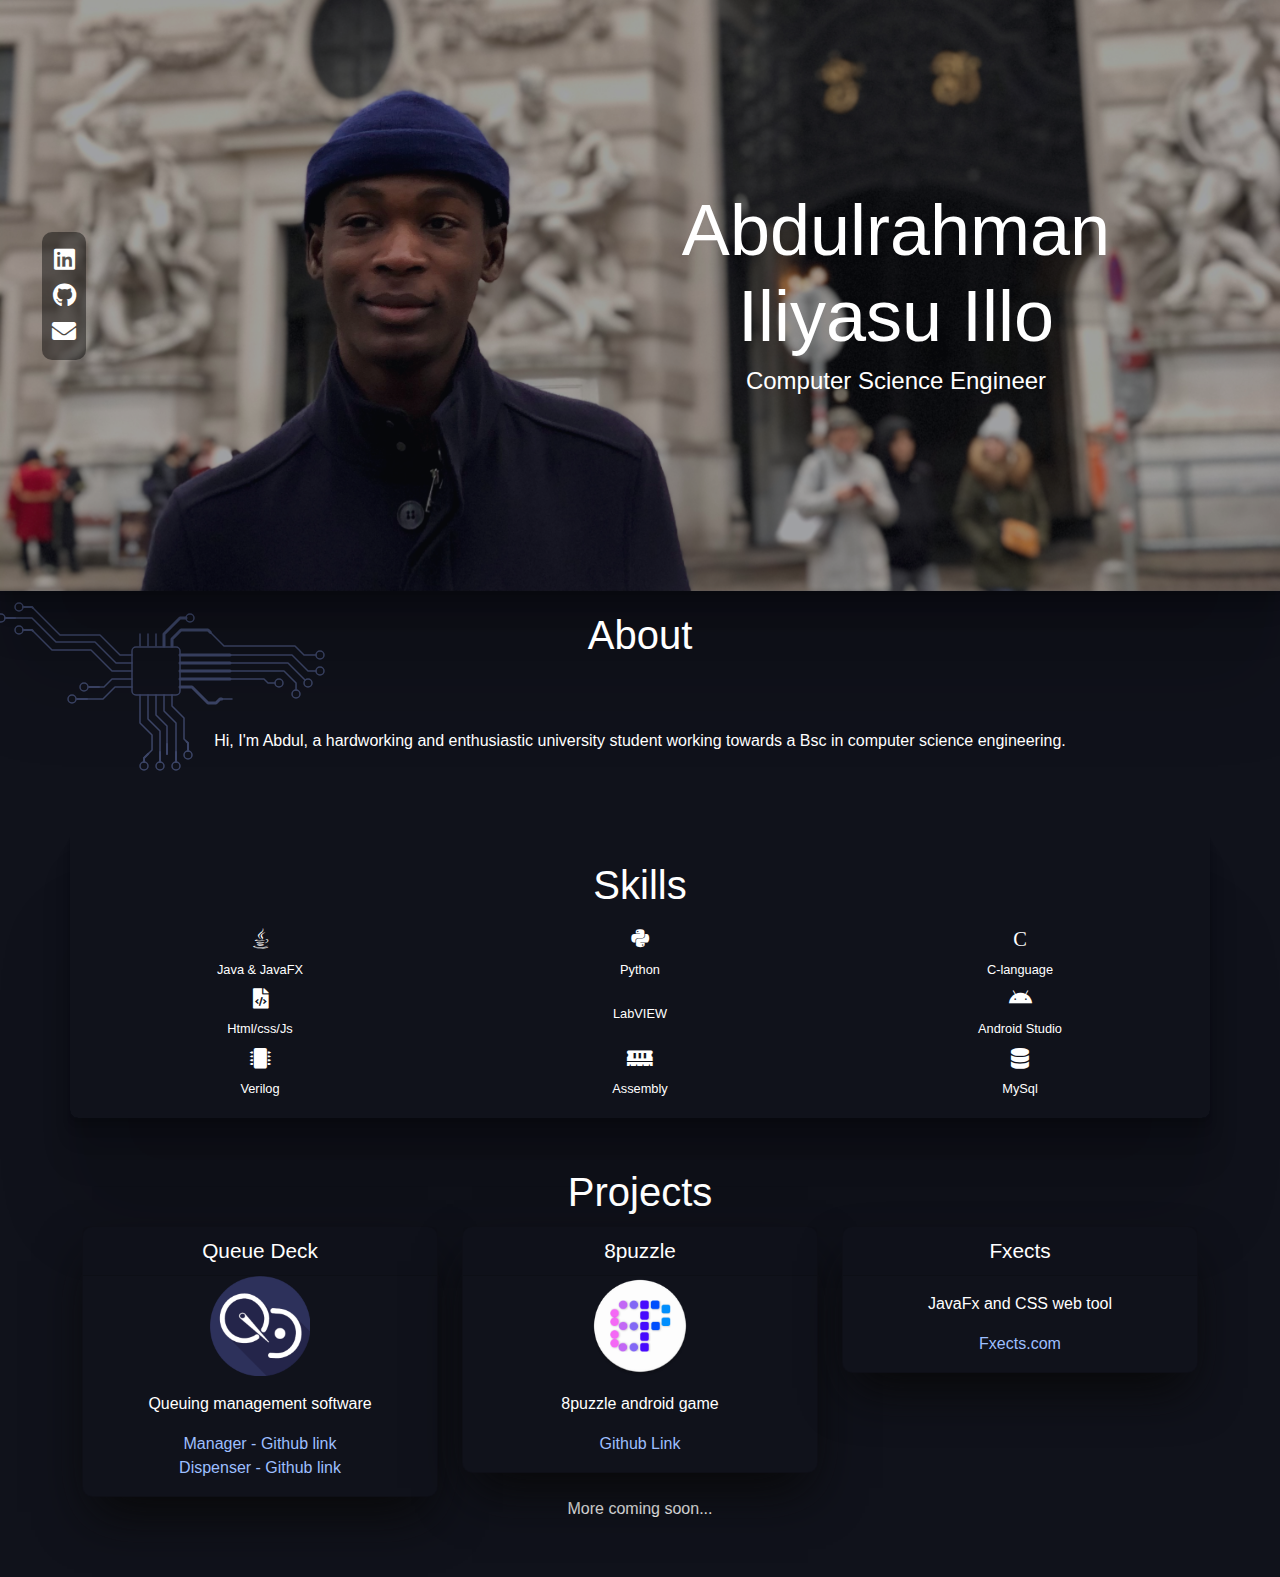
==== index.html @ 3aaa4633 "hello world" ====
<!DOCTYPE html>
<html lang="en">
<head>
    <meta charset="UTF-8">
    <title>Abdulrahman Iliyasu</title>
    <meta name="viewport" content="width=device-width, initial-scale=1, shrink-to-fit=no">

    <link rel="stylesheet" href="./css/style.css">
    <link rel="stylesheet" href="https://cdnjs.cloudflare.com/ajax/libs/font-awesome/5.14.0/css/all.min.css">
    <link rel="stylesheet" href="./css/bootstrap.min.css">
</head>

<body class="body">
<div class="title">
    <img id="profile-pic" class="img-fluid" src="./img/pic-try.jpg" height="880" width="3024">
    <div class="det">
        <h1 class="name display-2">Abdulrahman Iliyasu Illo</h1>
        <h4 class="major">Computer Science Engineer</h4>
    </div>
    <div class="social">
        <a href="https://linkedin.com/in/abdulrahman-illo-2100971ba" target="_blank"><div><i class="fab fa-linkedin"></i></div></a>
        <a href="https://www.github.com/retrx0" target="_blank"><div><i class="fab fa-github"></i></div></a>
        <a href="mailto:abdulrahmaniliyasu86@gmail.com" target="_top"><div><i class="fas fa-envelope"></i></div></a>
    </div>
</div>
<div class="cen">
    <h1 class="h1">About</h1>
    <svg class="circuit" width="400" height="300" viewBox="400 350 400 300" version="1.1" xmlns="http://www.w3.org/2000/svg">
        <g id="paths" class="path" stroke="#3D4668" stroke-width="2" fill="none" fill-rule="evenodd" stroke-linecap="round" stroke-linejoin="round" fill="none" stroke-opacity="1" stroke-dasharray="30,150" stroke-dashoffset="2000">
            <g id="left" transform="translate(461.000000, 416.000000)">
                <polyline points="18 0 27 0 55 28 95 28 115 48 127 48"></polyline>
                <polyline points="18 23 27 23 47 43 86 43 107 64 127 64"></polyline>
                <polyline points="-8.03677904e-06 10.9791757 26.9791757 10.9791757 51 35 90 35 111 56 127 56"></polyline>
                <polyline points="72 92 98 92 110 80 127 80"></polyline>
                <polyline points="84 80 99 80 107 72 127 72"></polyline>
            </g>
            <g id="bottom" transform="translate(596.000000, 504.000000)">
                <polyline points="4.02077033 67.0000542 4.02077033 63.0208243 12.0415946 55 12.0415946 40.0415946 0 28 0 -5.68434189e-14"></polyline>
                <polyline points="20 67 20 36 8 24 8 0"></polyline>
                <polyline points="27 59 27 31 16 20 16 0"></polyline>
                <polyline points="36 67 36 28 24 16 24 0"></polyline>
                <polyline points="48 56 48 48 44 44 44 23 32 11 32 0"></polyline>
            </g>
        </g>
        <g id="paths-2" class="path-2" stroke="#3D4668" stroke-width="3" fill="none" fill-rule="evenodd" stroke-linecap="round" stroke-linejoin="round" fill="none" stroke-opacity="1" stroke-dasharray="50,150" stroke-dashoffset="2000"
        <g id="right" transform="translate(620.000000, 427.000000)">
            <polyline points="16 69 28 69 44 85 52 85 56 81 68 81"></polyline>
            <polyline points="16 61 100 61 104 65 111 65"></polyline>
            <polyline points="16 53 120 53 132.041595 65.0415946 132.041595 72.0001243"></polyline>
            <polyline points="16 45 124.00463 45 141.002315 61.9976854"></polyline>
            <polyline points="16 37 128 37 144 53 152 53"></polyline>
            <polyline points="8 28 8 21 17 12 44 12 60 28 131 28 140 37 152 37"></polyline>
            <polyline points="0 28 0 16 16 0 22 0"></polyline>
        </g>
        </g>
        <g id="paths-bg" stroke="#3D4668" stroke-width="1.5" fill="none" fill-rule="evenodd" stroke-linecap="round" stroke-linejoin="round">
            <g id="left" transform="translate(461.000000, 416.000000)">
                <polyline points="18 0 27 0 55 28 95 28 115 48 127 48"></polyline>
                <polyline points="18 23 27 23 47 43 86 43 107 64 127 64"></polyline>
                <polyline points="-8.03677904e-06 10.9791757 26.9791757 10.9791757 51 35 90 35 111 56 127 56"></polyline>
                <polyline points="72 92 98 92 110 80 127 80"></polyline>
                <polyline points="84 80 99 80 107 72 127 72"></polyline>
            </g>
            <g id="bottom" transform="translate(596.000000, 504.000000)">
                <polyline points="4.02077033 67.0000542 4.02077033 63.0208243 12.0415946 55 12.0415946 40.0415946 0 28 0 -5.68434189e-14"></polyline>
                <polyline points="20 67 20 36 8 24 8 0"></polyline>
                <polyline points="27 59 27 31 16 20 16 0"></polyline>
                <polyline points="36 67 36 28 24 16 24 0"></polyline>
                <polyline points="48 56 48 48 44 44 44 23 32 11 32 0"></polyline>
            </g>
            <g id="right" transform="translate(620.000000, 427.000000)">
                <polyline points="16 69 28 69 44 85 52 85 56 81 68 81"></polyline>
                <polyline points="16 61 100 61 104 65 111 65"></polyline>
                <polyline points="16 53 120 53 132.041595 65.0415946 132.041595 72.0001243"></polyline>
                <polyline points="16 45 124.00463 45 141.002315 61.9976854"></polyline>
                <polyline points="16 37 128 37 144 53 152 53"></polyline>
                <polyline points="8 28 8 21 17 12 44 12 60 28 131 28 140 37 152 37"></polyline>
                <polyline points="0 28 0 16 16 0 22 0"></polyline>
            </g>
            <g id="elements" transform="translate(453.000000, 412.000000)" stroke="#3D4668">
                <rect x="135" y="44" width="48" height="48" rx="4"></rect>
                <circle cx="87" cy="84" r="4"></circle>
                <circle cx="75" cy="96" r="4"></circle>
                <circle cx="22" cy="4" r="4"></circle>
                <circle cx="22" cy="27" r="4"></circle>
                <circle cx="4" cy="15" r="4"></circle>
                <circle cx="193" cy="15" r="4"></circle>
                <circle cx="323" cy="52" r="4"></circle>
                <circle cx="323" cy="68" r="4"></circle>
                <circle cx="311" cy="80" r="4"></circle>
                <circle cx="282" cy="80" r="4"></circle>
                <circle cx="179" cy="163" r="4"></circle>
                <circle cx="191" cy="152" r="4"></circle>
                <circle cx="163" cy="163" r="4"></circle>
                <circle cx="147" cy="163" r="4"></circle>
                <circle cx="299" cy="91" r="4"></circle>
                <path d="M143,43 L143,31"></path>
                <path d="M159,43 L159,31"></path>
                <path d="M151,43 L151,31"></path>
            </g>
        </g>
    </svg>
    <div class="about">
        <p>Hi, I'm Abdul, a hardworking and enthusiastic university student working towards a Bsc in computer science engineering.
        </p>
    </div>
</div>
<!--<svg height="5" width="800">-->
<!--    <line id="paths" x1="0" y1="0" x2="800" y2="0" style="stroke:#3D4668;stroke-width:4" />-->
<!--    Sorry, your browser does not support inline SVG.-->
<!--</svg>-->
<div class="skills container">
    <div><h1 class="h1">Skills</h1></div>
    <div class="row">
        <div class="col-sm-4 col-4"><i class="fab fa-java"></i><div>Java & JavaFX</div></div>
        <div class="col-sm-4 col-4"><i class="fab fa-python"></i><div>Python</div></div>
        <div class="col-sm-4 col-4"><i class="fab fa-c">C</i><div>C-language</div></div>
        <div class="col-sm-4 col-4"><i class="fas fa-file-code"></i><div>Html/css/Js</div></div>
        <div class="col-sm-4 col-4"><i class="fab fa-labview"></i><div>LabVIEW</div></div>
        <div class="col-sm-4 col-4"><i class="fab fa-android"></i><div>Android Studio</div></div>
        <div class="col-sm-4 col-4"><i class="fas fa-microchip"></i><div>Verilog</div></div>
        <div class="col-sm-4 col-4"><i class="fas fa-memory"></i><div>Assembly</div></div>
        <div class="col-sm-4 col-4"><i class="fas fa-database"></i><div>MySql</div></div>
    </div>
</div>
<div class="projects container">
    <div><h1 class="h1">Projects</h1></div>
    <div class="row">
        <div class="col-sm">
            <div class="card">
                <div class="card-header">Queue Deck</div>
                <div class="card-img"><img src="./img/qd-logo.png" height="100" width="100"></div>
                <div class="card-body">
                    <p>Queuing management software</p>
                    <div><a href="https://www.github.com/retrx0/QueueDeckManager/tree/dev" target="_blank">Manager - Github link</a></div>
                    <div><a href="https://www.github.com/retrx0/QueueDeckDespenser/tree/dev" target="_blank">Dispenser - Github link</a></div>
                </div>
            </div>
        </div>
        <div class="col-sm">
            <div class="card">
                <div class="card-header">8puzzle</div>
                <div class="card-img"><img src="./img/8p-logo.png" height="100" width="100"></div>
                <div class="card-body">
                    <p>8puzzle android game</p>
                    <div><a href="https://www.github.com/retrx0/8puzzle" target="_blank">Github Link</a></div>
                </div>
            </div>
        </div>
        <div class="col-sm">
            <div class="card">
                <div class="card-header">Fxects</div>
                <div class="card-img"></div>
                <div class="card-body">
                    <p>JavaFx and CSS web tool</p>
                    <div><a href="https://fxects.000webhostapp.com" target="_blank">Fxects.com</a></div>
                </div>
            </div>
        </div>
    </div>
    <p style="text-align: center">More coming soon...</p>
</div>

<script src="https://code.jquery.com/jquery-3.5.1.slim.min.js" integrity="sha384-DfXdz2htPH0lsSSs5nCTpuj/zy4C+OGpamoFVy38MVBnE+IbbVYUew+OrCXaRkfj" crossorigin="anonymous"></script>
<script src="./js/bootstrap.bundle.js"></script>
</body>
<footer>

</footer>

</html>
---- css/style.css ----
/* Extra small devices (portrait phones, less than 576px) */
@media (max-width: 575.98px) {
    #profile-pic{

    }
    .cen svg{
        transform: scale(0.5)
        translateX(-50);
    }
    .cen .about{
        text-align: center;
        min-height: 50px;
        margin: 0;
        /*position: absolute;*/
        /*left: 0;*/
        /*transform: translate(0px,0px);*/
        padding: 20px;
        border-radius: 8px;
    }
    .cen h1{
        font-size: 1.8em;
    }
    .title{

    }
    .title h1{
        font-size: 1.3em;
    }
    .title .major{
        font-size: 1em;
    }
    .title .social{
        position: absolute;
        top: 50%;
        left: 80%;
        transform: translate(-50%, -50%);
        font-size: 1em;
        border-radius: 10px;
        background: rgba(0, 0, 0, 0.43);
        padding: 10px;
    }
    .skills h1{
        font-size: 1.8em;
    }
    .projects h1{
        font-size: 1.8em;
    }
    .projects .card{
        margin: 10px;
    }
}
/* Small devices (landscape phones, less than 768px) */
@media (max-width: 767.98px) {
    .cen svg{
        transform: scale(0.75);
    }
    .title h1{
        font-size: 1.8em;
    }
    .title .major{
        font-size: 1em;
    }
    .title .social{
        position: absolute;
        top: 50%;
        left: 10%;
        transform: translate(-50%, -50%);
        font-size: 1.2em;
        border-radius: 10px;
        background: rgba(0, 0, 0, 0.43);
        padding: 10px;
    }
}
/* // Medium devices (tablets, less than 992px) */
@media (max-width: 991.98px) {
}
/* // Large devices (desktops, less than 1200px) */
@media (max-width: 1199.98px) {

}

.body{
    background: #10121B;
    color: white;
    font-family: -apple-system, BlinkMacSystemFont, 'Segoe UI', Roboto, Oxygen, Ubuntu, Cantarell, 'Open Sans', 'Helvetica Neue', sans-serif;
}
.title{
    position: relative;
    text-align: center;
    color: white;
    margin: 0;
    padding: 0;
    box-shadow:
            0 2.8px 2.2px rgba(0, 0, 0, 0.034),
            0 6.7px 5.3px rgba(0, 0, 0, 0.048),
            0 12.5px 10px rgba(0, 0, 0, 0.06),
            0 22.3px 17.9px rgba(0, 0, 0, 0.072),
            0 41.8px 33.4px rgba(0, 0, 0, 0.086),
            0 100px 80px rgba(0, 0, 0, 0.12);
}
#profile-pic{
    margin: 0;
    opacity: 0.6;
    padding: 0;
}
.det{
    position: absolute;
    top: 50%;
    left: 70%;
    transform: translate(-50%, -50%);
}
.social{
    position: absolute;
    top: 50%;
    left: 5%;
    transform: translate(-50%, -50%);
    font-size: 1.5em;
    border-radius: 10px;
    background: rgba(0, 0, 0, 0.43);
    padding: 10px;
}
.social a{
    color: white;
}
.social a:hover, .social a:hover i:hover{
    color: #C2C7DB;
    transform: scale(1.05);
    transition-timing-function: ease-in;
    transition-delay: 0s;
    transition-duration: 0.1s;
}
.cen{
    position: relative;
    height: 200px;
    margin: 20px;
}
.cen .about{
    text-align: center;
    min-height: 50px;
    margin: 50px;
    /*position: absolute;*/
    /*top: 50%;*/
    /*left: 50%;*/
    /*transform: translate(-50%, -50%);*/
    padding: 20px;
    border-radius: 8px;
}
.cen h1{
    text-align: center;
}
.skills{
    min-height: 50px;
    text-align: center;
    font-size: 0.8em;
    margin: 20px;
    padding: 20px;
    border-radius: 8px;
    box-shadow:
            0 2.8px 2.2px rgba(0, 0, 0, 0.034),
            0 6.7px 5.3px rgba(0, 0, 0, 0.048),
            0 12.5px 10px rgba(0, 0, 0, 0.06),
            0 22.3px 17.9px rgba(0, 0, 0, 0.072),
            0 41.8px 33.4px rgba(0, 0, 0, 0.086),
            0 100px 80px rgba(0, 0, 0, 0.12);
}
.skills i{
    font-size: 1.6em;
    padding: 5px;
    margin: 5px;
}
.skills h1{
    text-align: center;
    padding: 5px;
    margin: 5px;
}
.projects{
    min-height: 50px;
    margin: 20px;
    padding: 20px;
    border-radius: 8px;
}
.projects h1{
    text-align: center;
    padding: 5px;
    margin: 5px;
}
.projects .card{
    background: #10121B;
    text-align: center;
    box-shadow: 0 25px  50px -10px #080808;
    border-radius: 10px;
}
.projects .card a{
    text-decoration: none;
    color: rgb(157, 191, 255);
}
.projects .card a:hover{
    color: #C2C7DB;
    transition-duration: 0.1s;
    transition-timing-function: ease-in;
    transform: scale(1.02);
}
.projects .card-header{
    font-size: 1.3em;
}
.cen svg {
    position: absolute;
    top: 40%;
    left: 10%;
    transform: translate(-50%, -50%);
    background-color: #10121B;
    z-index: -1;
}
.path {
    animation: draw 14s infinite;
    animation-timing-function: linear;
}
.path-2 {
    animation: draw 14s infinite;
    animation-delay: 1s;
    animation-timing-function: linear;
}
@keyframes draw {
    0% {
    }
    100% {
        stroke-dashoffset: 0;
        stroke-opacity: 1;
    }
}

/*.circuit {*/
/*    position: absolute;*/
/*    top: 140%;*/
/*    left: 50%;*/
/*    transform: translate(-50%, -50%);*/
/*    background-color: #10121B;*/
/*    z-index: 0;*/
/*}*/
/*.path {*/
/*    animation: draw 20s infinite;*/
/*    animation-timing-function: linear;*/
/*}*/
/*.path-01 {*/
/*    animation-delay: 0s;*/
/*}*/
/*.path-02 {*/
/*    animation-delay: 1s;*/
/*}*/
/*.path-03 {*/
/*    animation-delay: 2s;*/
/*}*/
/*.path-04 {*/
/*    animation-delay: 3s;*/
/*}*/
/*.path-05 {*/
/*    animation-delay: 4s;*/
/*}*/
/*@keyframes draw {*/
/*    0% {*/
/*    }*/
/*    100% {*/
/*        stroke-dashoffset: 0;*/
/*        stroke-opacity: 1;*/
/*    }*/
/*}*/
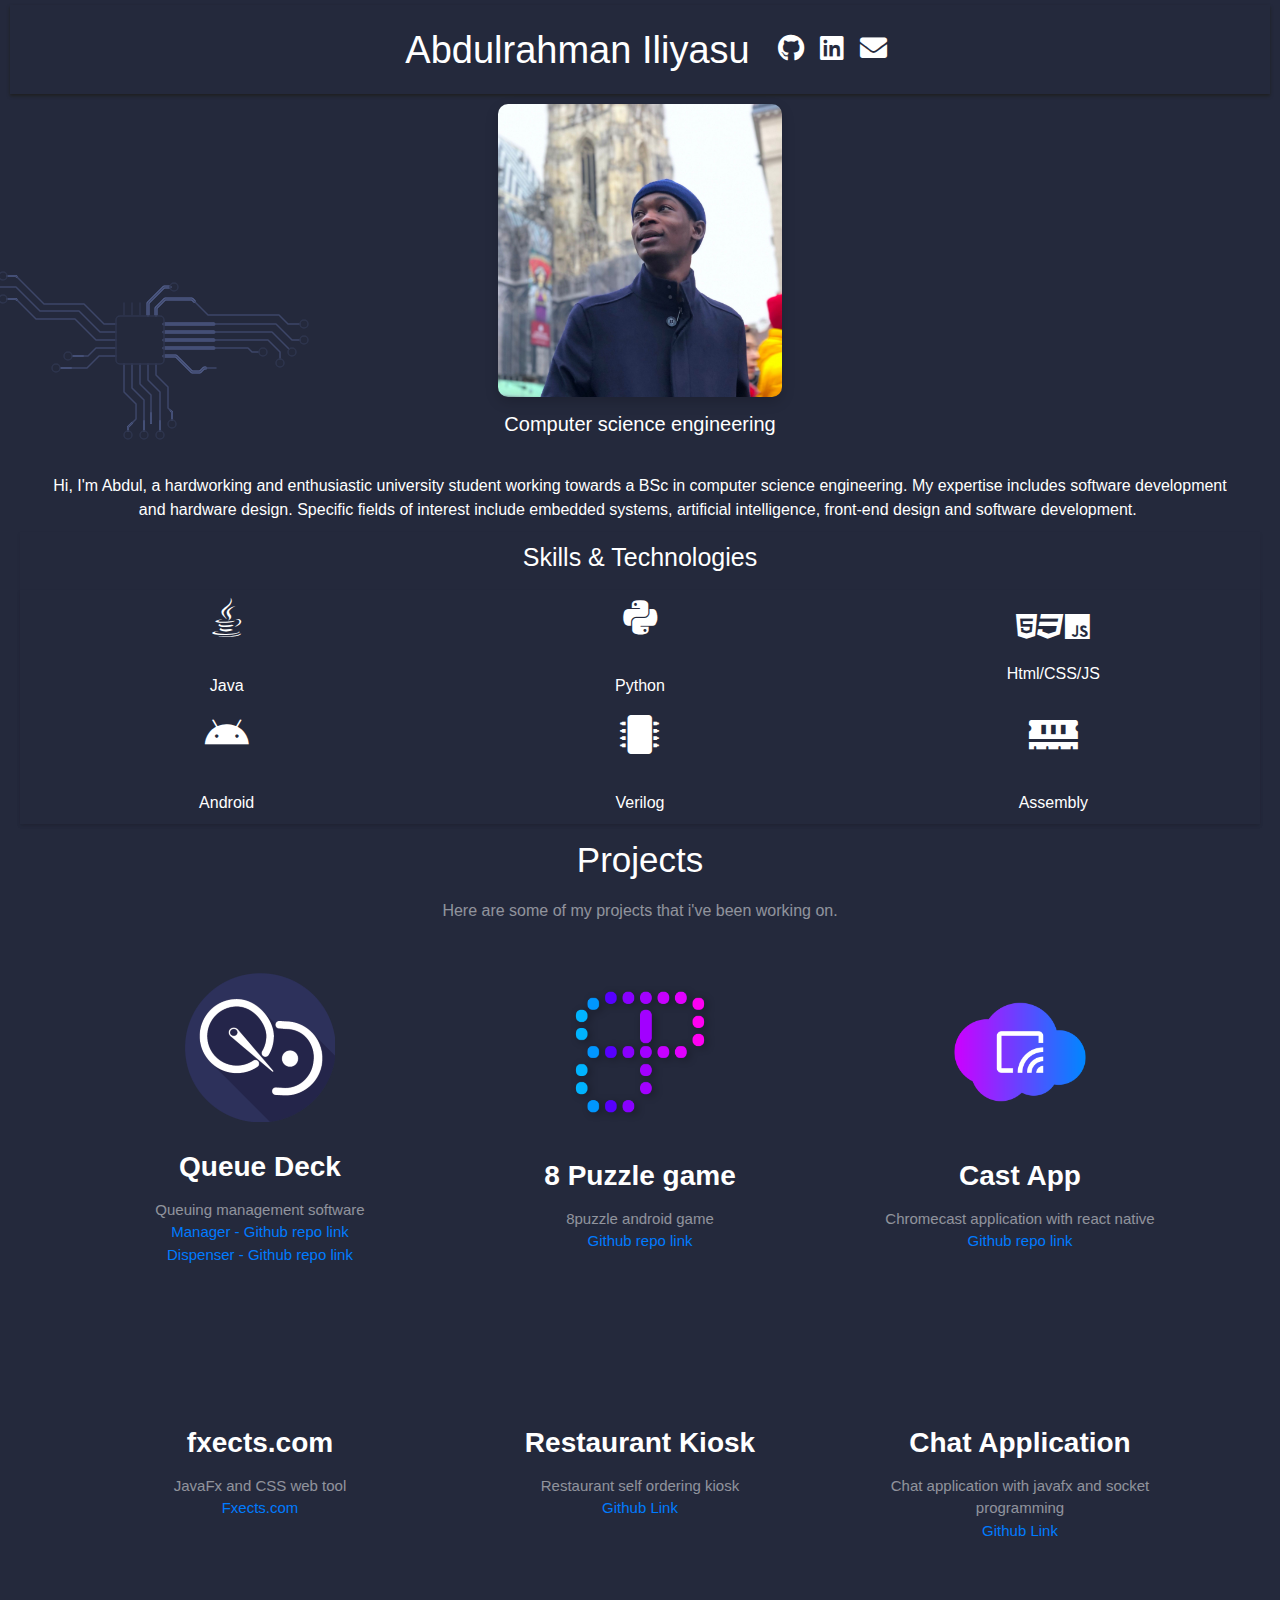
==== commit 09db9ccb: "Add files via upload" ====
--- a/index.html
+++ b/index.html
@@ -1,32 +1,38 @@
 <!DOCTYPE html>
-<html lang="en">
+<html>
+
 <head>
-    <meta charset="UTF-8">
-    <title>Abdulrahman Iliyasu</title>
-    <meta name="viewport" content="width=device-width, initial-scale=1, shrink-to-fit=no">
-
-    <link rel="stylesheet" href="./css/style.css">
-    <link rel="stylesheet" href="https://cdnjs.cloudflare.com/ajax/libs/font-awesome/5.14.0/css/all.min.css">
-    <link rel="stylesheet" href="./css/bootstrap.min.css">
+    <meta charset="utf-8">
+    <meta name="viewport" content="width=device-width, initial-scale=1.0, shrink-to-fit=no">
+    <title>Abdulrahman Iliyasu - Portfolio</title>
+    <meta property="og:type" content="">
+    <link rel="stylesheet" href="assets/bootstrap/css/bootstrap.min.css">
+    <link rel="stylesheet" href="assets/fonts/fontawesome-all.min.css">
+    <link rel="stylesheet" href="assets/css/Footer-Dark.css">
+    <link rel="stylesheet" href="https://cdnjs.cloudflare.com/ajax/libs/animate.css/3.5.2/animate.min.css">
+    <link rel="stylesheet" href="assets/css/Projects-Clean.css">
+    <link rel="stylesheet" href="assets/css/Projects-Horizontal.css">
+    <link rel="stylesheet" href="assets/css/style-extra.css">
+    <link rel="stylesheet" href="assets/css/styles.css">
 </head>
 
-<body class="body">
-<div class="title">
-    <img id="profile-pic" class="img-fluid" src="./img/pic-try.jpg" height="880" width="3024">
-    <div class="det">
-        <h1 class="name display-2">Abdulrahman Iliyasu Illo</h1>
-        <h4 class="major">Computer Science Engineer</h4>
+<body class="text-center" style="background: rgb(36,41,60);border-style: none;border-color: rgb(255,255,255);margin: 0px 5px 8px 5px;opacity: 1;">
+    <div style="box-shadow: 0px 2px 3px #1f2021;margin: 5px;">
+        <nav class="navbar navbar-dark navbar-expand text-center d-inline-block" style="color: rgb(255,255,255);font-size: 27px;text-align: center;">
+            <div class="container-fluid">
+                <h1 class="display-1 text-center" style="text-align: center;height: 73px;padding: 15px;font-size: 38px;border-color: rgb(255,255,255);color: rgb(255,255,255);margin: 0px 5px;width: 300;">Abdulrahman Iliyasu</h1><button data-toggle="collapse" class="navbar-toggler" data-target="#navcol-1"><span class="sr-only">Toggle navigation</span><span class="navbar-toggler-icon"></span></button>
+                <div class="collapse navbar-collapse" id="navcol-1" style="text-align: center;">
+                    <ul class="nav navbar-nav">
+                        <li class="nav-item"><a class="nav-link active" data-bs-hover-animate="tada" href="https://www.github.com/retrx0" target="_top"><i class="fab fa-github"></i></a></li>
+                        <li class="nav-item"><a class="nav-link active" data-bs-hover-animate="tada" href="https://www.linkedin.com/in/abdulrahman-illo-2100971ba/" target="_top"><i class="fab fa-linkedin"></i></a></li>
+                        <li class="nav-item"><a class="nav-link text-white" data-bs-hover-animate="tada" style="color: rgba(255,255,255,0.5);border-color: rgba(255,255,255,0.5);" href="mailto:abdulrahmaniliyasu86@gmail.com" target="_top"><i class="fas fa-envelope"></i></a></li>
+                    </ul>
+                </div>
+            </div>
+        </nav>
     </div>
-    <div class="social">
-        <a href="https://linkedin.com/in/abdulrahman-illo-2100971ba" target="_blank"><div><i class="fab fa-linkedin"></i></div></a>
-        <a href="https://www.github.com/retrx0" target="_blank"><div><i class="fab fa-github"></i></div></a>
-        <a href="mailto:abdulrahmaniliyasu86@gmail.com" target="_top"><div><i class="fas fa-envelope"></i></div></a>
-    </div>
-</div>
-<div class="cen">
-    <h1 class="h1">About</h1>
-    <svg class="circuit" width="400" height="300" viewBox="400 350 400 300" version="1.1" xmlns="http://www.w3.org/2000/svg">
-        <g id="paths" class="path" stroke="#3D4668" stroke-width="2" fill="none" fill-rule="evenodd" stroke-linecap="round" stroke-linejoin="round" fill="none" stroke-opacity="1" stroke-dasharray="30,150" stroke-dashoffset="2000">
+    <div></div> <svg class="circuit" width="400" height="300" viewBox="400 350 400 300" version="1.1" xmlns="http://www.w3.org/2000/svg">
+        <g id="paths" class="path" stroke="#5F6DA1" stroke-width="2" fill="none" fill-rule="evenodd" stroke-linecap="round" stroke-linejoin="round" fill="none" stroke-opacity="1" stroke-dasharray="30,150" stroke-dashoffset="2000">
             <g id="left" transform="translate(461.000000, 416.000000)">
                 <polyline points="18 0 27 0 55 28 95 28 115 48 127 48"></polyline>
                 <polyline points="18 23 27 23 47 43 86 43 107 64 127 64"></polyline>
@@ -42,7 +48,7 @@
                 <polyline points="48 56 48 48 44 44 44 23 32 11 32 0"></polyline>
             </g>
         </g>
-        <g id="paths-2" class="path-2" stroke="#3D4668" stroke-width="3" fill="none" fill-rule="evenodd" stroke-linecap="round" stroke-linejoin="round" fill="none" stroke-opacity="1" stroke-dasharray="50,150" stroke-dashoffset="2000"
+        <g id="paths-2" class="path-2" stroke="#5F6DA1" stroke-width="3" fill="none" fill-rule="evenodd" stroke-linecap="round" stroke-linejoin="round" fill="none" stroke-opacity="1" stroke-dasharray="50,150" stroke-dashoffset="2000"
         <g id="right" transform="translate(620.000000, 427.000000)">
             <polyline points="16 69 28 69 44 85 52 85 56 81 68 81"></polyline>
             <polyline points="16 61 100 61 104 65 111 65"></polyline>
@@ -77,7 +83,7 @@
                 <polyline points="8 28 8 21 17 12 44 12 60 28 131 28 140 37 152 37"></polyline>
                 <polyline points="0 28 0 16 16 0 22 0"></polyline>
             </g>
-            <g id="elements" transform="translate(453.000000, 412.000000)" stroke="#3D4668">
+            <g id="elements" transform="translate(453.000000, 412.000000)" stroke="#2E354E">
                 <rect x="135" y="44" width="48" height="48" rx="4"></rect>
                 <circle cx="87" cy="84" r="4"></circle>
                 <circle cx="75" cy="96" r="4"></circle>
@@ -99,73 +105,73 @@
                 <path d="M151,43 L151,31"></path>
             </g>
         </g>
-    </svg>
-    <div class="about">
-        <p>Hi, I'm Abdul, a hardworking and enthusiastic university student working towards a Bsc in computer science engineering.
-        </p>
-    </div>
-</div>
-<!--<svg height="5" width="800">-->
-<!--    <line id="paths" x1="0" y1="0" x2="800" y2="0" style="stroke:#3D4668;stroke-width:4" />-->
-<!--    Sorry, your browser does not support inline SVG.-->
-<!--</svg>-->
-<div class="skills container">
-    <div><h1 class="h1">Skills</h1></div>
-    <div class="row">
-        <div class="col-sm-4 col-4"><i class="fab fa-java"></i><div>Java & JavaFX</div></div>
-        <div class="col-sm-4 col-4"><i class="fab fa-python"></i><div>Python</div></div>
-        <div class="col-sm-4 col-4"><i class="fab fa-c">C</i><div>C-language</div></div>
-        <div class="col-sm-4 col-4"><i class="fas fa-file-code"></i><div>Html/css/Js</div></div>
-        <div class="col-sm-4 col-4"><i class="fab fa-labview"></i><div>LabVIEW</div></div>
-        <div class="col-sm-4 col-4"><i class="fab fa-android"></i><div>Android Studio</div></div>
-        <div class="col-sm-4 col-4"><i class="fas fa-microchip"></i><div>Verilog</div></div>
-        <div class="col-sm-4 col-4"><i class="fas fa-memory"></i><div>Assembly</div></div>
-        <div class="col-sm-4 col-4"><i class="fas fa-database"></i><div>MySql</div></div>
-    </div>
-</div>
-<div class="projects container">
-    <div><h1 class="h1">Projects</h1></div>
-    <div class="row">
-        <div class="col-sm">
-            <div class="card">
-                <div class="card-header">Queue Deck</div>
-                <div class="card-img"><img src="./img/qd-logo.png" height="100" width="100"></div>
-                <div class="card-body">
-                    <p>Queuing management software</p>
-                    <div><a href="https://www.github.com/retrx0/QueueDeckManager/tree/dev" target="_blank">Manager - Github link</a></div>
-                    <div><a href="https://www.github.com/retrx0/QueueDeckDespenser/tree/dev" target="_blank">Dispenser - Github link</a></div>
+    </svg><img class="img-fluid" style="text-align: center;height: 293px;box-shadow: 0px 5px 13px 0px rgba(0,0,0,0.17);border-radius: 10px;margin: 5px;" src="assets/img/me.jpeg">
+    <h3 class="display-2 text-center" style="text-align: center;font-size: 20px;border-color: rgb(255,255,255);color: rgb(255,255,255);padding: 5px;margin: 5px;">Computer science engineering</h3>
+    <hr style="opacity: 0;">
+    <p style="text-align: center;margin: 0px;padding: 0px 40px 0px 40px;border-color: rgb(255,255,255);color: rgb(255,255,255);">Hi, I'm Abdul, a hardworking and enthusiastic university student working towards a BSc in computer science engineering.&nbsp;My expertise includes software development and hardware design. Specific fields of interest include embedded systems, artificial intelligence, front-end design and software development.&nbsp;</p>
+    <div class="shadow-sm skills" style="margin: 10px 15px 5px 15px;">
+        <h1 style="text-align: center;font-size: 25px;border-color: rgb(255,255,255);color: rgb(255,255,255);padding: 10px;">Skills &amp; Technologies</h1>
+        <div class="shadow-sm" style="font-size: 23px;text-align: center;">
+            <div class="row row-cols-3 justify-content-center align-items-center" style="text-align: center;color: rgb(255,255,255);margin: 0;font-size: 39px;">
+                <div class="col" style="text-align: center;">
+                    <div><i class="fab fa-java" style="text-align: center;"></i></div>
+                    <div><small class="text-center" style="font-size: 16px;">Java</small></div>
                 </div>
-            </div>
-        </div>
-        <div class="col-sm">
-            <div class="card">
-                <div class="card-header">8puzzle</div>
-                <div class="card-img"><img src="./img/8p-logo.png" height="100" width="100"></div>
-                <div class="card-body">
-                    <p>8puzzle android game</p>
-                    <div><a href="https://www.github.com/retrx0/8puzzle" target="_blank">Github Link</a></div>
+                <div class="col"><i class="fab fa-python"></i>
+                    <div><small class="text-center" style="font-size: 16px;">Python</small></div>
                 </div>
-            </div>
-        </div>
-        <div class="col-sm">
-            <div class="card">
-                <div class="card-header">Fxects</div>
-                <div class="card-img"></div>
-                <div class="card-body">
-                    <p>JavaFx and CSS web tool</p>
-                    <div><a href="https://fxects.000webhostapp.com" target="_blank">Fxects.com</a></div>
+                <div class="col" style="font-size: 28px;"><i class="fab fa-html5"></i><i class="fab fa-css3"></i><i class="fab fa-js"></i>
+                    <div><small class="text-center" style="font-size: 16px;">Html/CSS/JS</small></div>
+                </div>
+                <div class="col"><i class="fab fa-android"></i>
+                    <div><small class="text-center" style="font-size: 16px;">Android</small></div>
+                </div>
+                <div class="col"><i class="fas fa-microchip"></i>
+                    <div><small class="text-center" style="font-size: 16px;">Verilog</small></div>
+                </div>
+                <div class="col" style="padding: 0;"><i class="fas fa-memory"></i>
+                    <div><small class="text-center" style="font-size: 16px;">Assembly</small></div>
                 </div>
             </div>
         </div>
     </div>
-    <p style="text-align: center">More coming soon...</p>
-</div>
-
-<script src="https://code.jquery.com/jquery-3.5.1.slim.min.js" integrity="sha384-DfXdz2htPH0lsSSs5nCTpuj/zy4C+OGpamoFVy38MVBnE+IbbVYUew+OrCXaRkfj" crossorigin="anonymous"></script>
-<script src="./js/bootstrap.bundle.js"></script>
+    <div class="projects-clean" style="background: rgb(36,41,60);color: rgb(255,255,255);">
+        <div class="container">
+            <div class="intro">
+                <h1 class="display-1 text-center" style="font-size: 35px;padding: 10px;">Projects </h1>
+                <p class="text-center text-white-50">Here are some of my projects that i've been working on.</p>
+            </div>
+            <div class="row projects">
+                <div class="col-sm-6 col-lg-4 item project" style="margin: 0px;"><img class="img-fluid" src="assets/img/qd-logo.png" style="box-shadow: 0px 0px 1px -3px rgb(105,105,105);">
+                    <h3 class="name" style="box-shadow: 0px 0px 1px -3px rgb(105,105,105);">Queue Deck</h3>
+                    <p class="text-white-50 description" style="box-shadow: 0px 0px 1px -3px rgb(105,105,105);">Queuing management software<br><a href="https://www.github.com/retrx0/QueueDeckManager/tree/dev">Manager - Github repo link</a><br><a href="https://www.github.com/retrx0/QueueDeckDespenser/tree/dev">Dispenser - Github repo link</a></p>
+                </div>
+                <div class="col-sm-6 col-lg-4 item project" style="margin: 0px;"><img class="img-fluid" src="assets/img/8puzzle_big.png" style="width: 158px;box-shadow: 0px 0px 1px -3px rgb(105,105,105);">
+                    <h3 class="name" style="box-shadow: 0px 0px 1px -3px rgb(105,105,105);">8 Puzzle game</h3>
+                    <p class="text-white-50 description" style="box-shadow: 0px 0px 1px -3px rgb(105,105,105);">8puzzle android game<br><a href="https://www.github.com/retrx0/8puzzle">Github repo link</a></p>
+                </div>
+                <div class="col-sm-6 col-lg-4 item project" style="margin: 0px;"><img class="img-fluid" style="width: 158px;box-shadow: 0px 0px 1px -3px rgb(105,105,105);" src="assets/img/cast-app-icon.png">
+                    <h3 class="name" style="box-shadow: 0px 0px 1px -3px rgb(105,105,105);">Cast App</h3>
+                    <p class="text-white-50 description" style="box-shadow: 0px 0px 1px -3px rgb(105,105,105);">Chromecast application with react native<br><a href="https://github.com/retrx0/chromecast-app-react-native">Github repo link</a></p>
+                </div>
+                <div class="col-sm-6 col-lg-4 item project" style="margin: 0px;">
+                    <h3 class="name" style="box-shadow: 0px 0px 1px -3px rgb(105,105,105);">fxects.com</h3>
+                    <p class="text-white-50 description" style="box-shadow: 0px 0px 1px -3px rgb(105,105,105);">JavaFx and CSS web tool<br><a href="https://fxects.000webhostapp.com/">Fxects.com</a></p>
+                </div>
+                <div class="col-sm-6 col-lg-4 item project" style="margin: 0px;">
+                    <h3 class="name">Restaurant Kiosk</h3>
+                    <p class="text-white-50 description">Restaurant self ordering kiosk<br><a href="https://www.github.com/retrx0">Github Link</a></p>
+                </div>
+                <div class="col-sm-6 col-lg-4 item project" style="margin: 0px;">
+                    <h3 class="name">Chat Application</h3>
+                    <p class="text-white-50 description">Chat application with javafx and socket programming<br><a href="https://www.github.com/retrx0">Github Link</a><br></p>
+                </div>
+            </div>
+        </div>
+    </div>
+    <script src="assets/js/jquery.min.js"></script>
+    <script src="assets/bootstrap/js/bootstrap.min.js"></script>
+    <script src="assets/js/bs-init.js"></script>
 </body>
-<footer>
-
-</footer>
 
 </html>--- a/assets/css/Projects-Clean.css
+++ b/assets/css/Projects-Clean.css
@@ -0,0 +1,57 @@
+.projects-clean {
+  color: #313437;
+  background-color: #fff;
+}
+
+.projects-clean p {
+  color: #7d8285;
+}
+
+.projects-clean h2 {
+  font-weight: bold;
+  margin-bottom: 40px;
+  padding-top: 40px;
+  color: inherit;
+}
+
+@media (max-width:767px) {
+  .projects-clean h2 {
+    margin-bottom: 25px;
+    padding-top: 25px;
+    font-size: 24px;
+  }
+}
+
+.projects-clean .intro {
+  font-size: 16px;
+  max-width: 500px;
+  margin: 0 auto;
+}
+
+.projects-clean .intro p {
+  margin-bottom: 0;
+}
+
+.projects-clean .projects {
+  padding-bottom: 40px;
+}
+
+.projects-clean .item {
+  text-align: center;
+  padding-top: 50px;
+  min-height: 425px;
+}
+
+.projects-clean .item .name {
+  font-weight: bold;
+  margin-top: 28px;
+  margin-bottom: 8px;
+  color: inherit;
+}
+
+.projects-clean .item .description {
+  font-size: 15px;
+  margin-top: 15px;
+  margin-bottom: 0;
+}
+
--- a/assets/css/style-extra.css
+++ b/assets/css/style-extra.css
@@ -0,0 +1,29 @@
+svg, .circuit {
+  position: absolute;
+  top: 40%;
+  left: 10%;
+  transform: translate(-50%, -50%);
+  background-color: #24293C;
+  z-index: -1;
+}
+
+.path-2 {
+  animation: draw 14s infinite;
+  animation-delay: 1s;
+  animation-timing-function: linear;
+}
+
+.path {
+  animation: draw 14s infinite;
+  animation-timing-function: linear;
+}
+
+@keyframes draw {
+  0% {
+  }
+  100% {
+    stroke-dashoffset: 0;
+    stroke-opacity: 1;
+  }
+}
+
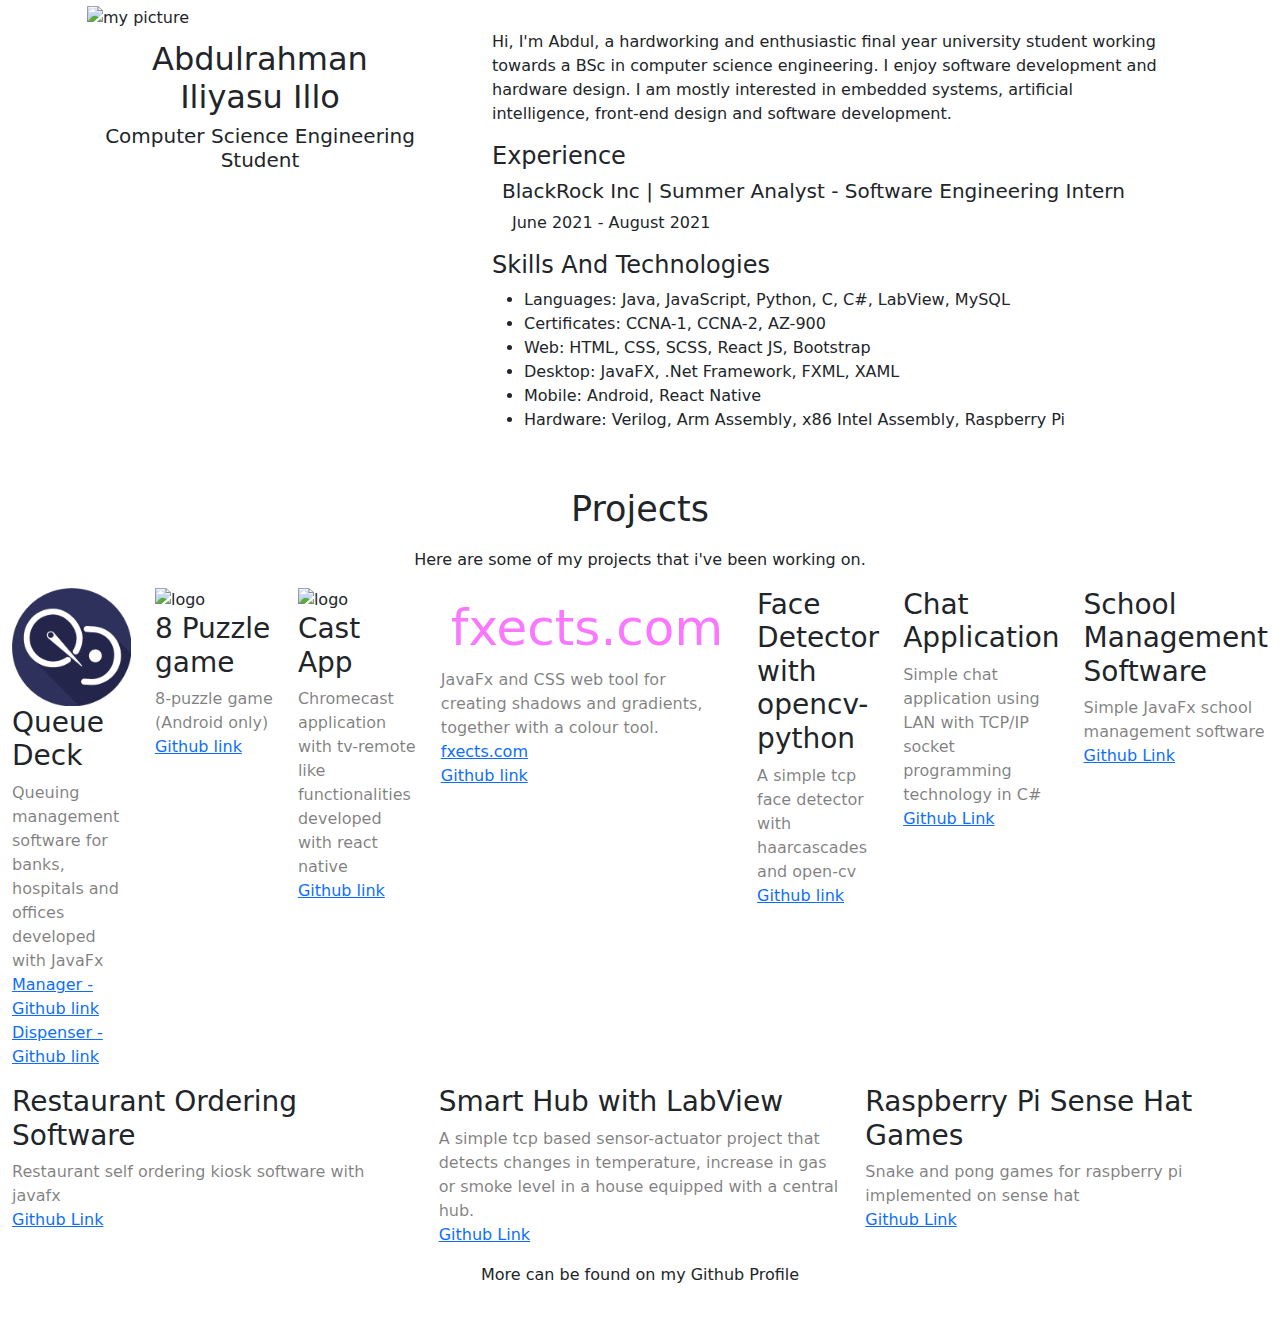
==== commit cecef848: "added raspberry project" ====
--- a/index.html
+++ b/index.html
@@ -1,177 +1,244 @@
 <!DOCTYPE html>
-<html>
+<html style="background: transparent;" lang="en">
 
 <head>
     <meta charset="utf-8">
     <meta name="viewport" content="width=device-width, initial-scale=1.0, shrink-to-fit=no">
+    <meta content="Abdulrahman Iliyasu Illo personal webpage" name="description">
     <title>Abdulrahman Iliyasu - Portfolio</title>
+    <link href="./favicon/favicon.ico" rel="icon" sizes="1529x1553" type="image/jpeg">
     <meta property="og:type" content="">
-    <link rel="stylesheet" href="assets/bootstrap/css/bootstrap.min.css">
-    <link rel="stylesheet" href="assets/fonts/fontawesome-all.min.css">
-    <link rel="stylesheet" href="assets/css/Footer-Dark.css">
+    <link rel="stylesheet" href="./css/bootstrap.min.css">
+    <link rel="stylesheet" href="./fonts/fontawesome-all.min.css">
     <link rel="stylesheet" href="https://cdnjs.cloudflare.com/ajax/libs/animate.css/3.5.2/animate.min.css">
-    <link rel="stylesheet" href="assets/css/Projects-Clean.css">
-    <link rel="stylesheet" href="assets/css/Projects-Horizontal.css">
-    <link rel="stylesheet" href="assets/css/style-extra.css">
-    <link rel="stylesheet" href="assets/css/styles.css">
+    <link rel="stylesheet" href="./css/styles.css">
 </head>
 
-<body class="text-center" style="background: rgb(36,41,60);border-style: none;border-color: rgb(255,255,255);margin: 0px 5px 8px 5px;opacity: 1;">
-    <div style="box-shadow: 0px 2px 3px #1f2021;margin: 5px;">
-        <nav class="navbar navbar-dark navbar-expand text-center d-inline-block" style="color: rgb(255,255,255);font-size: 27px;text-align: center;">
-            <div class="container-fluid">
-                <h1 class="display-1 text-center" style="text-align: center;height: 73px;padding: 15px;font-size: 38px;border-color: rgb(255,255,255);color: rgb(255,255,255);margin: 0px 5px;width: 300;">Abdulrahman Iliyasu</h1><button data-toggle="collapse" class="navbar-toggler" data-target="#navcol-1"><span class="sr-only">Toggle navigation</span><span class="navbar-toggler-icon"></span></button>
-                <div class="collapse navbar-collapse" id="navcol-1" style="text-align: center;">
-                    <ul class="nav navbar-nav">
-                        <li class="nav-item"><a class="nav-link active" data-bs-hover-animate="tada" href="https://www.github.com/retrx0" target="_top"><i class="fab fa-github"></i></a></li>
-                        <li class="nav-item"><a class="nav-link active" data-bs-hover-animate="tada" href="https://www.linkedin.com/in/abdulrahman-illo-2100971ba/" target="_top"><i class="fab fa-linkedin"></i></a></li>
-                        <li class="nav-item"><a class="nav-link text-white" data-bs-hover-animate="tada" style="color: rgba(255,255,255,0.5);border-color: rgba(255,255,255,0.5);" href="mailto:abdulrahmaniliyasu86@gmail.com" target="_top"><i class="fas fa-envelope"></i></a></li>
+<body>
+<div class="container">
+    <div class="row">
+        <div class="col-md-4">
+            <div class="glass long-shadow" style="margin: 5px">
+                <img id="profile-pic" class="img-fluid" src="./img/img-1.jpeg" alt="my picture">
+                <div style="padding: 10px">
+                    <h2 class="text-center">Abdulrahman Iliyasu Illo</h2>
+                    <h5 class="text-center" style="font-weight: 300">Computer Science Engineering Student</h5>
+                </div>
+                <div class="social-icons">
+                    <a href="https://www.github.com/retrx0" target="_top"><i
+                            class="fab fa-github"></i></a>
+                    <a href="https://www.linkedin.com/in/abdulrahman-illo-2100971ba/"
+                       target="_top"><i class="fab fa-linkedin"></i></a>
+                    <a href="mailto:abdulrahmaniliyasu86@gmail.com" target="_top"><i
+                            class="fas fa-envelope"></i></a>
+                </div>
+            </div>
+        </div>
+        <div class="col-md-8 about">
+            <div class="glass raised-shadow" style="padding: 30px">
+                <div>
+                    <p style="font-weight: 300">
+                        Hi, I'm Abdul, a hardworking and enthusiastic final year university student working towards a BSc in
+                        computer
+                        science
+                        engineering.&nbsp;I enjoy software development and hardware design. I am mostly
+                        interested
+                        in embedded systems, artificial intelligence, front-end design and software development.&nbsp;
+                    </p>
+                </div>
+                <div>
+                    <h4 style="font-weight: 500">Experience</h4>
+                    <h5 style="font-weight: 300; font-size: 20px; padding-left: 10px">BlackRock Inc | Summer Analyst -
+                        Software Engineering Intern</h5>
+                    <p style="font-weight: 200; font-size: 16px; padding-left: 20px">June 2021 - August 2021</p>
+                </div>
+                <div>
+                    <h4 style="font-weight: 500">Skills And Technologies</h4>
+                    <ul style="font-weight: 300">
+                        <li>Languages: Java, JavaScript, Python, C, C#, LabView, MySQL</li>
+                        <li>Certificates: CCNA-1, CCNA-2, AZ-900</li>
+                        <li>Web: HTML, CSS, SCSS, React JS, Bootstrap</li>
+                        <li>Desktop: JavaFX, .Net Framework, FXML, XAML</li>
+                        <li>Mobile: Android, React Native</li>
+                        <li>Hardware: Verilog, Arm Assembly, x86 Intel Assembly, Raspberry Pi</li>
                     </ul>
                 </div>
             </div>
-        </nav>
+        </div>
     </div>
-    <div></div> <svg class="circuit" width="400" height="300" viewBox="400 350 400 300" version="1.1" xmlns="http://www.w3.org/2000/svg">
-        <g id="paths" class="path" stroke="#5F6DA1" stroke-width="2" fill="none" fill-rule="evenodd" stroke-linecap="round" stroke-linejoin="round" fill="none" stroke-opacity="1" stroke-dasharray="30,150" stroke-dashoffset="2000">
-            <g id="left" transform="translate(461.000000, 416.000000)">
-                <polyline points="18 0 27 0 55 28 95 28 115 48 127 48"></polyline>
-                <polyline points="18 23 27 23 47 43 86 43 107 64 127 64"></polyline>
-                <polyline points="-8.03677904e-06 10.9791757 26.9791757 10.9791757 51 35 90 35 111 56 127 56"></polyline>
-                <polyline points="72 92 98 92 110 80 127 80"></polyline>
-                <polyline points="84 80 99 80 107 72 127 72"></polyline>
-            </g>
-            <g id="bottom" transform="translate(596.000000, 504.000000)">
-                <polyline points="4.02077033 67.0000542 4.02077033 63.0208243 12.0415946 55 12.0415946 40.0415946 0 28 0 -5.68434189e-14"></polyline>
-                <polyline points="20 67 20 36 8 24 8 0"></polyline>
-                <polyline points="27 59 27 31 16 20 16 0"></polyline>
-                <polyline points="36 67 36 28 24 16 24 0"></polyline>
-                <polyline points="48 56 48 48 44 44 44 23 32 11 32 0"></polyline>
-            </g>
-        </g>
-        <g id="paths-2" class="path-2" stroke="#5F6DA1" stroke-width="3" fill="none" fill-rule="evenodd" stroke-linecap="round" stroke-linejoin="round" fill="none" stroke-opacity="1" stroke-dasharray="50,150" stroke-dashoffset="2000"
-        <g id="right" transform="translate(620.000000, 427.000000)">
-            <polyline points="16 69 28 69 44 85 52 85 56 81 68 81"></polyline>
-            <polyline points="16 61 100 61 104 65 111 65"></polyline>
-            <polyline points="16 53 120 53 132.041595 65.0415946 132.041595 72.0001243"></polyline>
-            <polyline points="16 45 124.00463 45 141.002315 61.9976854"></polyline>
-            <polyline points="16 37 128 37 144 53 152 53"></polyline>
-            <polyline points="8 28 8 21 17 12 44 12 60 28 131 28 140 37 152 37"></polyline>
-            <polyline points="0 28 0 16 16 0 22 0"></polyline>
-        </g>
-        </g>
-        <g id="paths-bg" stroke="#3D4668" stroke-width="1.5" fill="none" fill-rule="evenodd" stroke-linecap="round" stroke-linejoin="round">
-            <g id="left" transform="translate(461.000000, 416.000000)">
-                <polyline points="18 0 27 0 55 28 95 28 115 48 127 48"></polyline>
-                <polyline points="18 23 27 23 47 43 86 43 107 64 127 64"></polyline>
-                <polyline points="-8.03677904e-06 10.9791757 26.9791757 10.9791757 51 35 90 35 111 56 127 56"></polyline>
-                <polyline points="72 92 98 92 110 80 127 80"></polyline>
-                <polyline points="84 80 99 80 107 72 127 72"></polyline>
-            </g>
-            <g id="bottom" transform="translate(596.000000, 504.000000)">
-                <polyline points="4.02077033 67.0000542 4.02077033 63.0208243 12.0415946 55 12.0415946 40.0415946 0 28 0 -5.68434189e-14"></polyline>
-                <polyline points="20 67 20 36 8 24 8 0"></polyline>
-                <polyline points="27 59 27 31 16 20 16 0"></polyline>
-                <polyline points="36 67 36 28 24 16 24 0"></polyline>
-                <polyline points="48 56 48 48 44 44 44 23 32 11 32 0"></polyline>
-            </g>
-            <g id="right" transform="translate(620.000000, 427.000000)">
-                <polyline points="16 69 28 69 44 85 52 85 56 81 68 81"></polyline>
-                <polyline points="16 61 100 61 104 65 111 65"></polyline>
-                <polyline points="16 53 120 53 132.041595 65.0415946 132.041595 72.0001243"></polyline>
-                <polyline points="16 45 124.00463 45 141.002315 61.9976854"></polyline>
-                <polyline points="16 37 128 37 144 53 152 53"></polyline>
-                <polyline points="8 28 8 21 17 12 44 12 60 28 131 28 140 37 152 37"></polyline>
-                <polyline points="0 28 0 16 16 0 22 0"></polyline>
-            </g>
-            <g id="elements" transform="translate(453.000000, 412.000000)" stroke="#2E354E">
-                <rect x="135" y="44" width="48" height="48" rx="4"></rect>
-                <circle cx="87" cy="84" r="4"></circle>
-                <circle cx="75" cy="96" r="4"></circle>
-                <circle cx="22" cy="4" r="4"></circle>
-                <circle cx="22" cy="27" r="4"></circle>
-                <circle cx="4" cy="15" r="4"></circle>
-                <circle cx="193" cy="15" r="4"></circle>
-                <circle cx="323" cy="52" r="4"></circle>
-                <circle cx="323" cy="68" r="4"></circle>
-                <circle cx="311" cy="80" r="4"></circle>
-                <circle cx="282" cy="80" r="4"></circle>
-                <circle cx="179" cy="163" r="4"></circle>
-                <circle cx="191" cy="152" r="4"></circle>
-                <circle cx="163" cy="163" r="4"></circle>
-                <circle cx="147" cy="163" r="4"></circle>
-                <circle cx="299" cy="91" r="4"></circle>
-                <path d="M143,43 L143,31"></path>
-                <path d="M159,43 L159,31"></path>
-                <path d="M151,43 L151,31"></path>
-            </g>
-        </g>
-    </svg><img class="img-fluid" style="text-align: center;height: 293px;box-shadow: 0px 5px 13px 0px rgba(0,0,0,0.17);border-radius: 10px;margin: 5px;" src="assets/img/me.jpeg">
-    <h3 class="display-2 text-center" style="text-align: center;font-size: 20px;border-color: rgb(255,255,255);color: rgb(255,255,255);padding: 5px;margin: 5px;">Computer science engineering</h3>
-    <hr style="opacity: 0;">
-    <p style="text-align: center;margin: 0px;padding: 0px 40px 0px 40px;border-color: rgb(255,255,255);color: rgb(255,255,255);">Hi, I'm Abdul, a hardworking and enthusiastic university student working towards a BSc in computer science engineering.&nbsp;My expertise includes software development and hardware design. Specific fields of interest include embedded systems, artificial intelligence, front-end design and software development.&nbsp;</p>
-    <div class="shadow-sm skills" style="margin: 10px 15px 5px 15px;">
-        <h1 style="text-align: center;font-size: 25px;border-color: rgb(255,255,255);color: rgb(255,255,255);padding: 10px;">Skills &amp; Technologies</h1>
-        <div class="shadow-sm" style="font-size: 23px;text-align: center;">
-            <div class="row row-cols-3 justify-content-center align-items-center" style="text-align: center;color: rgb(255,255,255);margin: 0;font-size: 39px;">
-                <div class="col" style="text-align: center;">
-                    <div><i class="fab fa-java" style="text-align: center;"></i></div>
-                    <div><small class="text-center" style="font-size: 16px;">Java</small></div>
-                </div>
-                <div class="col"><i class="fab fa-python"></i>
-                    <div><small class="text-center" style="font-size: 16px;">Python</small></div>
-                </div>
-                <div class="col" style="font-size: 28px;"><i class="fab fa-html5"></i><i class="fab fa-css3"></i><i class="fab fa-js"></i>
-                    <div><small class="text-center" style="font-size: 16px;">Html/CSS/JS</small></div>
-                </div>
-                <div class="col"><i class="fab fa-android"></i>
-                    <div><small class="text-center" style="font-size: 16px;">Android</small></div>
-                </div>
-                <div class="col"><i class="fas fa-microchip"></i>
-                    <div><small class="text-center" style="font-size: 16px;">Verilog</small></div>
-                </div>
-                <div class="col" style="padding: 0;"><i class="fas fa-memory"></i>
-                    <div><small class="text-center" style="font-size: 16px;">Assembly</small></div>
-                </div>
-            </div>
-        </div>
+</div>
+<div>
+
+</div>
+<div class="container-fluid">
+    <div class="intro">
+        <h1 class="h1 text-center" style="font-size: 35px;padding: 10px;">Projects </h1>
+        <p class="text-center description">Here are some of my projects that i've been working on.</p>
     </div>
-    <div class="projects-clean" style="background: rgb(36,41,60);color: rgb(255,255,255);">
-        <div class="container">
-            <div class="intro">
-                <h1 class="display-1 text-center" style="font-size: 35px;padding: 10px;">Projects </h1>
-                <p class="text-center text-white-50">Here are some of my projects that i've been working on.</p>
-            </div>
-            <div class="row projects">
-                <div class="col-sm-6 col-lg-4 item project" style="margin: 0px;"><img class="img-fluid" src="assets/img/qd-logo.png" style="box-shadow: 0px 0px 1px -3px rgb(105,105,105);">
-                    <h3 class="name" style="box-shadow: 0px 0px 1px -3px rgb(105,105,105);">Queue Deck</h3>
-                    <p class="text-white-50 description" style="box-shadow: 0px 0px 1px -3px rgb(105,105,105);">Queuing management software<br><a href="https://www.github.com/retrx0/QueueDeckManager/tree/dev">Manager - Github repo link</a><br><a href="https://www.github.com/retrx0/QueueDeckDespenser/tree/dev">Dispenser - Github repo link</a></p>
-                </div>
-                <div class="col-sm-6 col-lg-4 item project" style="margin: 0px;"><img class="img-fluid" src="assets/img/8puzzle_big.png" style="width: 158px;box-shadow: 0px 0px 1px -3px rgb(105,105,105);">
-                    <h3 class="name" style="box-shadow: 0px 0px 1px -3px rgb(105,105,105);">8 Puzzle game</h3>
-                    <p class="text-white-50 description" style="box-shadow: 0px 0px 1px -3px rgb(105,105,105);">8puzzle android game<br><a href="https://www.github.com/retrx0/8puzzle">Github repo link</a></p>
-                </div>
-                <div class="col-sm-6 col-lg-4 item project" style="margin: 0px;"><img class="img-fluid" style="width: 158px;box-shadow: 0px 0px 1px -3px rgb(105,105,105);" src="assets/img/cast-app-icon.png">
-                    <h3 class="name" style="box-shadow: 0px 0px 1px -3px rgb(105,105,105);">Cast App</h3>
-                    <p class="text-white-50 description" style="box-shadow: 0px 0px 1px -3px rgb(105,105,105);">Chromecast application with react native<br><a href="https://github.com/retrx0/chromecast-app-react-native">Github repo link</a></p>
-                </div>
-                <div class="col-sm-6 col-lg-4 item project" style="margin: 0px;">
-                    <h3 class="name" style="box-shadow: 0px 0px 1px -3px rgb(105,105,105);">fxects.com</h3>
-                    <p class="text-white-50 description" style="box-shadow: 0px 0px 1px -3px rgb(105,105,105);">JavaFx and CSS web tool<br><a href="https://fxects.000webhostapp.com/">Fxects.com</a></p>
-                </div>
-                <div class="col-sm-6 col-lg-4 item project" style="margin: 0px;">
-                    <h3 class="name">Restaurant Kiosk</h3>
-                    <p class="text-white-50 description">Restaurant self ordering kiosk<br><a href="https://www.github.com/retrx0">Github Link</a></p>
-                </div>
-                <div class="col-sm-6 col-lg-4 item project" style="margin: 0px;">
-                    <h3 class="name">Chat Application</h3>
-                    <p class="text-white-50 description">Chat application with javafx and socket programming<br><a href="https://www.github.com/retrx0">Github Link</a><br></p>
-                </div>
-            </div>
+    <div class="row projects">
+        <div class="col-sm project">
+            <img class="img-fluid" src="./img/qd-logo.png" alt="logo">
+            <h3 class="name">Queue Deck</h3>
+            <p class="text-black-50 description">
+                Queuing management software for banks, hospitals and offices developed with JavaFx<br>
+                <a href="https://www.github.com/retrx0/QueueDeckManager/tree/dev">Manager - Github
+                    link</a><br>
+                <a href="https://www.github.com/retrx0/QueueDeckDespenser/tree/dev">Dispenser -
+                    Github link</a>
+            </p>
+        </div>
+        <div class="col-sm project">
+            <img class="img-fluid" src="./img/8puzzle_big.png" alt="logo">
+            <h3 class="name">8 Puzzle game</h3>
+            <p class="text-black-50 description">8-puzzle game (Android only)<br>
+                <a href="https://www.github.com/retrx0/8puzzle">Github link</a>
+            </p>
+        </div>
+        <div class="col-sm project">
+            <img class="img-fluid" src="./img/cast-app-icon.png" alt="logo">
+            <h3 class="name">Cast App</h3>
+            <p class="text-black-50 description">
+                Chromecast application with tv-remote like functionalities developed with react native<br>
+                <a href="https://github.com/retrx0/chromecast-app-react-native">Github link</a>
+            </p>
+        </div>
+        <div class="col-sm project">
+            <h3 class="name" style="font-size: 50px; font-weight: 400; margin: 10px; color: #f978ff">fxects.com</h3>
+            <p class="text-black-50 description">
+                JavaFx and CSS web tool for creating shadows and gradients, together with a colour tool.<br>
+                <a href="http://abdulrahmaniliyasu.me/fxects/#">fxects.com</a><br>
+                <a href="https://github.com/retrx0/fxects">Github link</a>
+            </p>
+        </div>
+        <div class="col-sm project">
+            <h3 class="name">Face Detector with opencv-python</h3>
+            <p class="text-black-50 description">
+                A simple tcp face detector with haarcascades and open-cv<br>
+                <a href="https://github.com/retrx0/Face-detection-python">Github link</a>
+            </p>
+        </div>
+        <div class="col-sm project">
+            <h3 class="name">Chat Application</h3>
+            <p class="text-black-50 description">Simple chat application using LAN with TCP/IP socket programming
+                technology in C#<br>
+                <a href="https://github.com/retrx0/chat-application-wpf">Github Link</a><br>
+            </p>
+        </div>
+        <div class="col-sm project">
+            <h3 class="name">School Management Software</h3>
+            <p class="text-black-50 description">Simple JavaFx school management software<br>
+                <a href="https://github.com/retrx0/TeamAvengers">Github Link</a><br>
+            </p>
+        </div>
+        <div class="col-sm project">
+            <h3 class="name">Restaurant Ordering Software</h3>
+            <p class="text-black-50 description">Restaurant self ordering kiosk software with javafx<br>
+                <a href="https://github.com/retrx0/restuarantKiosk">Github Link</a>
+            </p>
+        </div>
+        <div class="col-sm project">
+            <h3 class="name">Smart Hub with LabView</h3>
+            <p class="text-black-50 description">A simple tcp based sensor-actuator project that detects changes in temperature, increase in gas or smoke level in a house equipped with a central hub.<br>
+                <a href="https://github.com/retrx0/sensor-networks-labview">Github Link</a>
+            </p>
+        </div>
+        <div class="col-sm project">
+            <h3 class="name">Raspberry Pi Sense Hat Games</h3>
+            <p class="text-black-50 description">Snake and pong games for raspberry pi implemented on sense hat<br>
+                <a href="https://github.com/retrx0/raspberry-pi-sense-hat-games">Github Link</a>
+            </p>
         </div>
     </div>
-    <script src="assets/js/jquery.min.js"></script>
-    <script src="assets/bootstrap/js/bootstrap.min.js"></script>
-    <script src="assets/js/bs-init.js"></script>
+</div>
+<div style="text-align: center; padding-bottom: 20px">
+    <p>More can be found on my <a href="https://github.com/retrx0/" style="text-decoration: none; color: var(--link)">Github
+        Profile</a></p>
+</div>
+<script src="./js/jquery.min.js"></script>
+<script src="./js/bootstrap.min.js"></script>
+<script src="./js/bs-init.js"></script>
 </body>
 
+<!--<svg class="circuit" width="400" height="300" viewBox="400 350 400 300" version="1.1"-->
+<!--     xmlns="http://www.w3.org/2000/svg">-->
+<!--    <g id="paths" class="path" stroke="#5F6DA1" stroke-width="2" fill="none" fill-rule="evenodd" stroke-linecap="round"-->
+<!--       stroke-linejoin="round" fill="none" stroke-opacity="1" stroke-dasharray="30,150" stroke-dashoffset="2000">-->
+<!--        <g id="left" transform="translate(461.000000, 416.000000)">-->
+<!--            <polyline points="18 0 27 0 55 28 95 28 115 48 127 48"></polyline>-->
+<!--            <polyline points="18 23 27 23 47 43 86 43 107 64 127 64"></polyline>-->
+<!--            <polyline points="-8.03677904e-06 10.9791757 26.9791757 10.9791757 51 35 90 35 111 56 127 56"></polyline>-->
+<!--            <polyline points="72 92 98 92 110 80 127 80"></polyline>-->
+<!--            <polyline points="84 80 99 80 107 72 127 72"></polyline>-->
+<!--        </g>-->
+<!--        <g id="bottom" transform="translate(596.000000, 504.000000)">-->
+<!--            <polyline-->
+<!--                    points="4.02077033 67.0000542 4.02077033 63.0208243 12.0415946 55 12.0415946 40.0415946 0 28 0 -5.68434189e-14"></polyline>-->
+<!--            <polyline points="20 67 20 36 8 24 8 0"></polyline>-->
+<!--            <polyline points="27 59 27 31 16 20 16 0"></polyline>-->
+<!--            <polyline points="36 67 36 28 24 16 24 0"></polyline>-->
+<!--            <polyline points="48 56 48 48 44 44 44 23 32 11 32 0"></polyline>-->
+<!--        </g>-->
+<!--    </g>-->
+<!--    <g id="paths-2" class="path-2" stroke="#5F6DA1" stroke-width="3" fill="none" fill-rule="evenodd"-->
+<!--       stroke-linecap="round" stroke-linejoin="round" fill="none" stroke-opacity="1" stroke-dasharray="50,150"-->
+<!--       stroke-dashoffset="2000"-->
+<!--    <g id="right" transform="translate(620.000000, 427.000000)">-->
+<!--        <polyline points="16 69 28 69 44 85 52 85 56 81 68 81"></polyline>-->
+<!--        <polyline points="16 61 100 61 104 65 111 65"></polyline>-->
+<!--        <polyline points="16 53 120 53 132.041595 65.0415946 132.041595 72.0001243"></polyline>-->
+<!--        <polyline points="16 45 124.00463 45 141.002315 61.9976854"></polyline>-->
+<!--        <polyline points="16 37 128 37 144 53 152 53"></polyline>-->
+<!--        <polyline points="8 28 8 21 17 12 44 12 60 28 131 28 140 37 152 37"></polyline>-->
+<!--        <polyline points="0 28 0 16 16 0 22 0"></polyline>-->
+<!--    </g>-->
+<!--    </g>-->
+<!--    <g id="paths-bg" stroke="#3D4668" stroke-width="1.5" fill="none" fill-rule="evenodd" stroke-linecap="round"-->
+<!--       stroke-linejoin="round">-->
+<!--        <g id="left" transform="translate(461.000000, 416.000000)">-->
+<!--            <polyline points="18 0 27 0 55 28 95 28 115 48 127 48"></polyline>-->
+<!--            <polyline points="18 23 27 23 47 43 86 43 107 64 127 64"></polyline>-->
+<!--            <polyline points="-8.03677904e-06 10.9791757 26.9791757 10.9791757 51 35 90 35 111 56 127 56"></polyline>-->
+<!--            <polyline points="72 92 98 92 110 80 127 80"></polyline>-->
+<!--            <polyline points="84 80 99 80 107 72 127 72"></polyline>-->
+<!--        </g>-->
+<!--        <g id="bottom" transform="translate(596.000000, 504.000000)">-->
+<!--            <polyline-->
+<!--                    points="4.02077033 67.0000542 4.02077033 63.0208243 12.0415946 55 12.0415946 40.0415946 0 28 0 -5.68434189e-14"></polyline>-->
+<!--            <polyline points="20 67 20 36 8 24 8 0"></polyline>-->
+<!--            <polyline points="27 59 27 31 16 20 16 0"></polyline>-->
+<!--            <polyline points="36 67 36 28 24 16 24 0"></polyline>-->
+<!--            <polyline points="48 56 48 48 44 44 44 23 32 11 32 0"></polyline>-->
+<!--        </g>-->
+<!--        <g id="right" transform="translate(620.000000, 427.000000)">-->
+<!--            <polyline points="16 69 28 69 44 85 52 85 56 81 68 81"></polyline>-->
+<!--            <polyline points="16 61 100 61 104 65 111 65"></polyline>-->
+<!--            <polyline points="16 53 120 53 132.041595 65.0415946 132.041595 72.0001243"></polyline>-->
+<!--            <polyline points="16 45 124.00463 45 141.002315 61.9976854"></polyline>-->
+<!--            <polyline points="16 37 128 37 144 53 152 53"></polyline>-->
+<!--            <polyline points="8 28 8 21 17 12 44 12 60 28 131 28 140 37 152 37"></polyline>-->
+<!--            <polyline points="0 28 0 16 16 0 22 0"></polyline>-->
+<!--        </g>-->
+<!--        <g id="elements" transform="translate(453.000000, 412.000000)" stroke="#2E354E">-->
+<!--            <rect x="135" y="44" width="48" height="48" rx="4"></rect>-->
+<!--            <circle cx="87" cy="84" r="4"></circle>-->
+<!--            <circle cx="75" cy="96" r="4"></circle>-->
+<!--            <circle cx="22" cy="4" r="4"></circle>-->
+<!--            <circle cx="22" cy="27" r="4"></circle>-->
+<!--            <circle cx="4" cy="15" r="4"></circle>-->
+<!--            <circle cx="193" cy="15" r="4"></circle>-->
+<!--            <circle cx="323" cy="52" r="4"></circle>-->
+<!--            <circle cx="323" cy="68" r="4"></circle>-->
+<!--            <circle cx="311" cy="80" r="4"></circle>-->
+<!--            <circle cx="282" cy="80" r="4"></circle>-->
+<!--            <circle cx="179" cy="163" r="4"></circle>-->
+<!--            <circle cx="191" cy="152" r="4"></circle>-->
+<!--            <circle cx="163" cy="163" r="4"></circle>-->
+<!--            <circle cx="147" cy="163" r="4"></circle>-->
+<!--            <circle cx="299" cy="91" r="4"></circle>-->
+<!--            <path d="M143,43 L143,31"></path>-->
+<!--            <path d="M159,43 L159,31"></path>-->
+<!--            <path d="M151,43 L151,31"></path>-->
+<!--        </g>-->
+<!--    </g>-->
+<!--</svg>-->
 </html>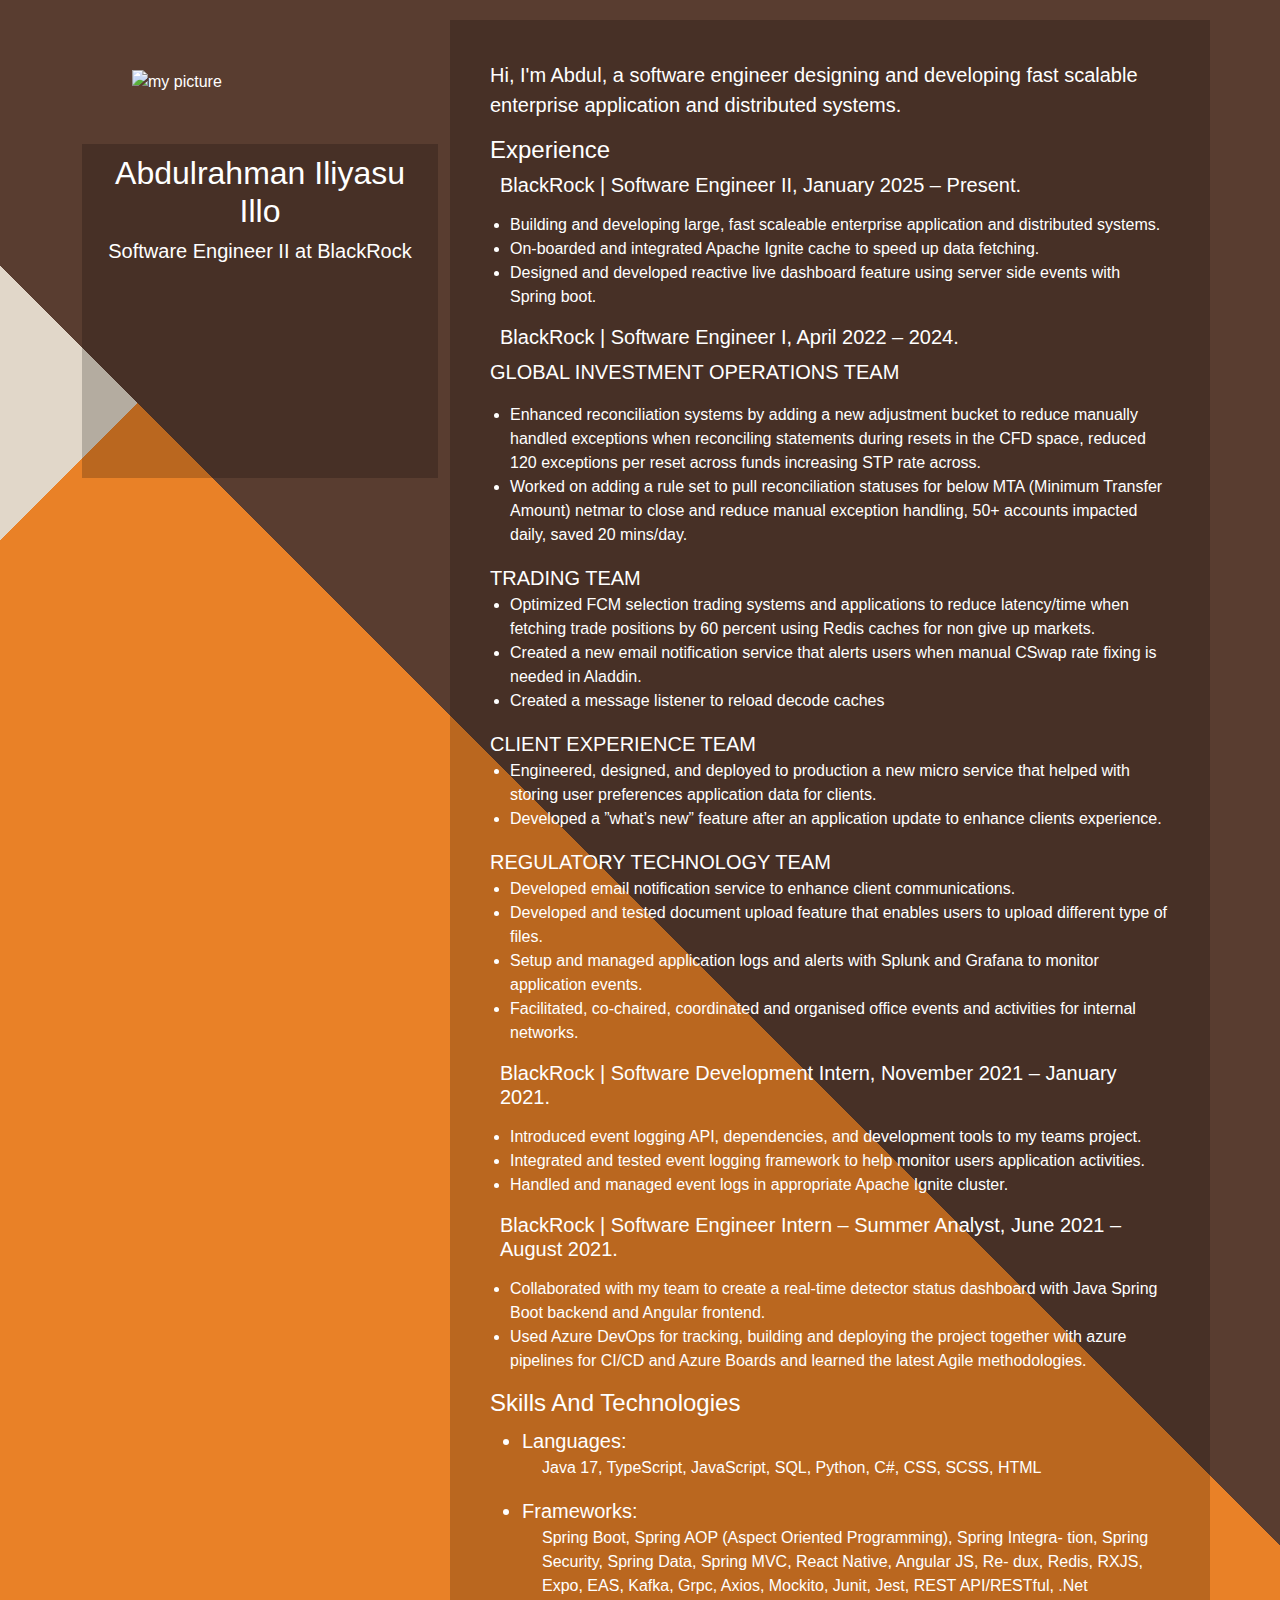
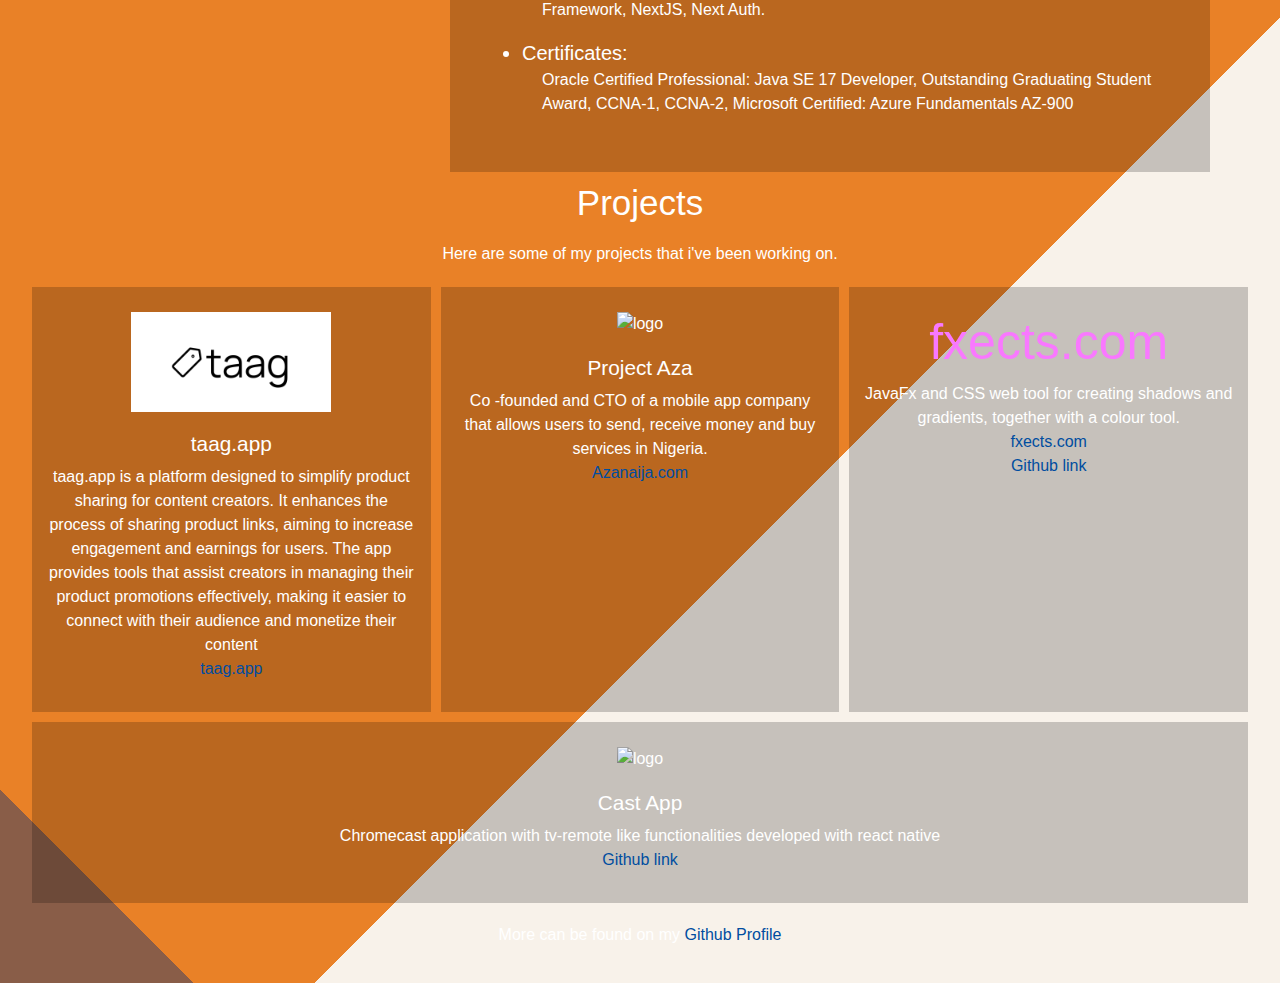
==== commit 595ff202: "update 2025" ====
--- a/index.html
+++ b/index.html
@@ -4,7 +4,7 @@
 <head>
     <meta charset="utf-8">
     <meta name="viewport" content="width=device-width, initial-scale=1.0, shrink-to-fit=no">
-    <meta content="Abdulrahman Iliyasu Illo personal webpage" name="description">
+    <meta content="Abdulrahman Iliyasu Illo portfolio" name="description">
     <title>Abdulrahman Iliyasu - Portfolio</title>
     <link href="./favicon/favicon.ico" rel="icon" sizes="1529x1553" type="image/jpeg">
     <meta property="og:type" content="">
@@ -15,230 +15,169 @@
 </head>
 
 <body>
-<div class="container">
-    <div class="row">
-        <div class="col-md-4">
-            <div class="glass long-shadow" style="margin: 5px">
-                <img id="profile-pic" class="img-fluid" src="./img/img-1.jpeg" alt="my picture">
-                <div style="padding: 10px">
-                    <h2 class="text-center">Abdulrahman Iliyasu Illo</h2>
-                    <h5 class="text-center" style="font-weight: 300">Computer Science Engineering Student</h5>
-                </div>
-                <div class="social-icons">
-                    <a href="https://www.github.com/retrx0" target="_top"><i
-                            class="fab fa-github"></i></a>
-                    <a href="https://www.linkedin.com/in/abdulrahman-illo-2100971ba/"
-                       target="_top"><i class="fab fa-linkedin"></i></a>
-                    <a href="mailto:abdulrahmaniliyasu86@gmail.com" target="_top"><i
-                            class="fas fa-envelope"></i></a>
+    <div class="container">
+        <div class="row">
+            <div class="col-md-4">
+                <img id="profile-pic" class="img-fluid" src="https://github.com/retrx0/retrx0.github.io/blob/_new2/img/pt2.jpg?raw=true" alt="my picture">
+                <div class="" style=" margin: 0px; background-color: #00000033; border-radius: 0px;">
+                    <div style="padding: 10px">
+                        <h2 class="text-center">Abdulrahman Iliyasu Illo</h2>
+                        <h5 class="text-center" style="font-weight: 300">Software Engineer II at BlackRock</h5>
+                    </div>
+                    <div class="social-icons">
+                        <a href="https://www.github.com/retrx0" target="_top"><i class="fab fa-github"></i></a>
+                        <a href="https://www.linkedin.com/in/abdulrahman-iliyasu-illo-2100971ba" target="_top"><i
+                                class="fab fa-linkedin"></i></a>
+                        <a href="mailto:abdulrahmaniliyasu86@gmail.com" target="_top"><i
+                                class="fas fa-envelope"></i></a>
+                    </div>
                 </div>
             </div>
-        </div>
-        <div class="col-md-8 about">
-            <div class="glass raised-shadow" style="padding: 30px">
-                <div>
-                    <p style="font-weight: 300">
-                        Hi, I'm Abdul, a hardworking and enthusiastic final year university student working towards a BSc in
-                        computer
-                        science
-                        engineering.&nbsp;I enjoy software development and hardware design. I am mostly
-                        interested
-                        in embedded systems, artificial intelligence, front-end design and software development.&nbsp;
-                    </p>
-                </div>
-                <div>
-                    <h4 style="font-weight: 500">Experience</h4>
-                    <h5 style="font-weight: 300; font-size: 20px; padding-left: 10px">BlackRock Inc | Summer Analyst -
-                        Software Engineering Intern</h5>
-                    <p style="font-weight: 200; font-size: 16px; padding-left: 20px">June 2021 - August 2021</p>
-                </div>
-                <div>
-                    <h4 style="font-weight: 500">Skills And Technologies</h4>
-                    <ul style="font-weight: 300">
-                        <li>Languages: Java, JavaScript, Python, C, C#, LabView, MySQL</li>
-                        <li>Certificates: CCNA-1, CCNA-2, AZ-900</li>
-                        <li>Web: HTML, CSS, SCSS, React JS, Bootstrap</li>
-                        <li>Desktop: JavaFX, .Net Framework, FXML, XAML</li>
-                        <li>Mobile: Android, React Native</li>
-                        <li>Hardware: Verilog, Arm Assembly, x86 Intel Assembly, Raspberry Pi</li>
-                    </ul>
+            <div class="col-md-8 about">
+                <div class="style=" padding: 30px">
+                    <div>
+                        <p style="font-weight: 300">
+                            Hi, I'm Abdul, a software engineer designing and developing fast scalable enterprise
+                            application and distributed systems.&nbsp;
+                        </p>
+                    </div>
+                    <div>
+                        <h4 style="font-weight: 500">Experience</h4>
+                        <h5 style="font-weight: 300; font-size: 20px; padding-left: 10px"> BlackRock | Software
+                            Engineer II, January 2025 – Present.</h5>
+                            <p style="font-weight: 200; font-size: 16px; padding-left: 20px">
+                                <ul style="font-weight: 200; font-size: 16px; padding-left: 20px">
+                                    <li>Building and developing large, fast scaleable enterprise application and distributed systems.</li>
+                                    <li>On-boarded and integrated Apache Ignite cache to speed up data fetching.</li>
+                                    <li>Designed and developed reactive live dashboard feature using server side events with Spring boot.</li>
+                                </ul>
+                            </p>
+                        <h5 style="font-weight: 300; font-size: 20px; padding-left: 10px"> BlackRock | Software
+                            Engineer I, April 2022 – 2024.</h5>
+                        <p>
+                            GLOBAL INVESTMENT OPERATIONS TEAM
+                            <ul style="font-weight: 200; font-size: 16px; padding-left: 20px">
+                                <li>Enhanced reconciliation systems by adding a new adjustment bucket to reduce manually handled
+                                    exceptions when reconciling statements during resets in the CFD space, reduced 120 exceptions per
+                                    reset across funds increasing STP rate across.</li>
+                                <li>
+                                    Worked on adding a rule set to pull reconciliation statuses for below MTA (Minimum Transfer Amount)
+                                    netmar to close and reduce manual exception handling, 50+ accounts impacted daily, saved 20
+                                    mins/day.
+                                </li>
+                            </ul>
+                            TRADING TEAM
+                            <ul style="font-weight: 200; font-size: 16px; padding-left: 20px">
+                                <li>Optimized FCM selection trading systems and applications to reduce latency/time when fetching trade
+                                    positions by 60 percent using Redis caches for non give up markets.</li>
+                                <li>Created a new email notification service that alerts users when manual CSwap rate fixing is needed in
+                                    Aladdin.</li>
+                                <li>Created a message listener to reload decode caches</li>
+                            </ul>
+                            CLIENT EXPERIENCE TEAM
+                            <ul style="font-weight: 200; font-size: 16px; padding-left: 20px">
+                                <li>Engineered, designed, and deployed to production a new micro service that helped with storing user
+                                    preferences application data for clients.</li>
+                                <li>Developed a ”what’s new” feature after an application update to enhance clients experience.</li>
+                            </ul>
+                            REGULATORY TECHNOLOGY TEAM
+                            <ul style="font-weight: 200; font-size: 16px; padding-left: 20px">
+                                <li>Developed email notification service to enhance client communications.</li>
+                                <li>Developed and tested document upload feature that enables users to upload different type of files.</li>
+                                <li>Setup and managed application logs and alerts with Splunk and Grafana to monitor application events.</li>
+                                <li>Facilitated, co-chaired, coordinated and organised office events and activities for internal networks.</li>
+                            </ul>
+                        </p>
+                        <h5 style="font-weight: 300; font-size: 20px; padding-left: 10px">BlackRock | Software
+                            Development Intern, November 2021 – January 2021.</h5>
+                        <p style="font-weight: 200; font-size: 16px; padding-left: 20px">
+                            <ul style="font-weight: 200; font-size: 16px; padding-left: 20px">
+                                <li>Introduced event logging API, dependencies, and development tools to my teams project.</li>
+                                <li>Integrated and tested event logging framework to help monitor users application activities.</li>
+                                <li>Handled and managed event logs in appropriate Apache Ignite cluster.</li>
+                            </ul>
+                        </p>
+                        <h5 style="font-weight: 300; font-size: 20px; padding-left: 10px">BlackRock | Software Engineer
+                            Intern – Summer Analyst, June 2021 – August 2021.</h5>
+                        <p style="font-weight: 200; font-size: 16px; padding-left: 20px">
+                            <ul style="font-weight: 200; font-size: 16px; padding-left: 20px">
+                                <li>Collaborated with my team to create a real-time detector status dashboard with Java Spring Boot
+                                    backend and Angular frontend.</li>
+                                <li>Used Azure DevOps for tracking, building and deploying the project together with azure pipelines for
+                                    CI/CD and Azure Boards and learned the latest Agile methodologies.</li>
+                            </ul>
+                        </p>
+                    </div>
+                    <div>
+                        <h4 style="font-weight: 500">Skills And Technologies</h4>
+                        <ul style="font-weight: 300">
+                            <li>Languages: <p style="font-weight: 300; font-size: 16px; padding-left: 20px">Java 17, TypeScript, JavaScript, SQL, Python, C#, CSS, SCSS, HTML</p></li>
+                            <li>Frameworks: <p style="font-weight: 300; font-size: 16px; padding-left: 20px">Spring Boot, Spring AOP (Aspect Oriented Programming), Spring Integra-
+                                tion, Spring Security, Spring Data, Spring MVC, React Native, Angular JS, Re-
+                                dux, Redis, RXJS, Expo, EAS, Kafka, Grpc, Axios, Mockito, Junit, Jest, REST
+                                API/RESTful, .Net Framework, NextJS, Next Auth.</p>
+                            </li>
+                            <li>Certificates: <p style="font-weight: 300; font-size: 16px; padding-left: 20px">Oracle Certified Professional: Java SE 17 Developer, Outstanding Graduating Student Award, CCNA-1, CCNA-2, Microsoft Certified: Azure Fundamentals AZ-900</p></li>
+                        </ul>
+                    </div>
                 </div>
             </div>
         </div>
     </div>
-</div>
-<div>
+    <div>
 
-</div>
-<div class="container-fluid">
-    <div class="intro">
-        <h1 class="h1 text-center" style="font-size: 35px;padding: 10px;">Projects </h1>
-        <p class="text-center description">Here are some of my projects that i've been working on.</p>
     </div>
-    <div class="row projects">
-        <div class="col-sm project">
-            <img class="img-fluid" src="./img/qd-logo.png" alt="logo">
-            <h3 class="name">Queue Deck</h3>
-            <p class="text-black-50 description">
-                Queuing management software for banks, hospitals and offices developed with JavaFx<br>
-                <a href="https://www.github.com/retrx0/QueueDeckManager/tree/dev">Manager - Github
-                    link</a><br>
-                <a href="https://www.github.com/retrx0/QueueDeckDespenser/tree/dev">Dispenser -
-                    Github link</a>
-            </p>
+    <div class="container-fluid">
+        <div class="intro">
+            <h1 class="h1 text-center" style="font-size: 35px;padding: 10px;">Projects </h1>
+            <p class="text-center description">Here are some of my projects that i've been working on.</p>
         </div>
-        <div class="col-sm project">
-            <img class="img-fluid" src="./img/8puzzle_big.png" alt="logo">
-            <h3 class="name">8 Puzzle game</h3>
-            <p class="text-black-50 description">8-puzzle game (Android only)<br>
-                <a href="https://www.github.com/retrx0/8puzzle">Github link</a>
-            </p>
-        </div>
-        <div class="col-sm project">
-            <img class="img-fluid" src="./img/cast-app-icon.png" alt="logo">
-            <h3 class="name">Cast App</h3>
-            <p class="text-black-50 description">
-                Chromecast application with tv-remote like functionalities developed with react native<br>
-                <a href="https://github.com/retrx0/chromecast-app-react-native">Github link</a>
-            </p>
-        </div>
-        <div class="col-sm project">
-            <h3 class="name" style="font-size: 50px; font-weight: 400; margin: 10px; color: #f978ff">fxects.com</h3>
-            <p class="text-black-50 description">
-                JavaFx and CSS web tool for creating shadows and gradients, together with a colour tool.<br>
-                <a href="http://abdulrahmaniliyasu.me/fxects/#">fxects.com</a><br>
-                <a href="https://github.com/retrx0/fxects">Github link</a>
-            </p>
-        </div>
-        <div class="col-sm project">
-            <h3 class="name">Face Detector with opencv-python</h3>
-            <p class="text-black-50 description">
-                A simple tcp face detector with haarcascades and open-cv<br>
-                <a href="https://github.com/retrx0/Face-detection-python">Github link</a>
-            </p>
-        </div>
-        <div class="col-sm project">
-            <h3 class="name">Chat Application</h3>
-            <p class="text-black-50 description">Simple chat application using LAN with TCP/IP socket programming
-                technology in C#<br>
-                <a href="https://github.com/retrx0/chat-application-wpf">Github Link</a><br>
-            </p>
-        </div>
-        <div class="col-sm project">
-            <h3 class="name">School Management Software</h3>
-            <p class="text-black-50 description">Simple JavaFx school management software<br>
-                <a href="https://github.com/retrx0/TeamAvengers">Github Link</a><br>
-            </p>
-        </div>
-        <div class="col-sm project">
-            <h3 class="name">Restaurant Ordering Software</h3>
-            <p class="text-black-50 description">Restaurant self ordering kiosk software with javafx<br>
-                <a href="https://github.com/retrx0/restuarantKiosk">Github Link</a>
-            </p>
-        </div>
-        <div class="col-sm project">
-            <h3 class="name">Smart Hub with LabView</h3>
-            <p class="text-black-50 description">A simple tcp based sensor-actuator project that detects changes in temperature, increase in gas or smoke level in a house equipped with a central hub.<br>
-                <a href="https://github.com/retrx0/sensor-networks-labview">Github Link</a>
-            </p>
-        </div>
-        <div class="col-sm project">
-            <h3 class="name">Raspberry Pi Sense Hat Games</h3>
-            <p class="text-black-50 description">Snake and pong games for raspberry pi implemented on sense hat<br>
-                <a href="https://github.com/retrx0/raspberry-pi-sense-hat-games">Github Link</a>
-            </p>
+        <div class="row projects">
+            <div class="col-sm project">
+                <img src="./img/taag-logo.png" class="img-fluid" alt="logo" height="10px" />
+                <h3 class="name">taag.app</h3>
+                <p class="text-black-50 description">
+                    taag.app is a platform designed to simplify product sharing for content creators. It enhances the process of sharing product links, aiming to increase engagement and earnings for users. The app provides tools that assist creators in managing their product promotions effectively, making it easier to connect with their audience and monetize their content
+                    <br>
+                    <a href="https://www.taag.app">taag.app</a>
+                </p>
+            </div>
+            <div class="col-sm project">
+                <img src="./img/aza-logo.png" class="img-fluid" alt="logo" height="10px" />
+                <h3 class="name">Project Aza</h3>
+                <p class="text-black-50 description">
+                    Co -founded and CTO of a mobile app company that allows users to send, receive money and buy
+                    services in Nigeria.
+                    <br>
+                    <a href="https://www.azanaija.com">Azanaija.com</a>
+                </p>
+            </div>
+            <div class="col-sm project">
+                <h3 class="name" style="font-size: 50px; font-weight: 400; margin: 10px; color: #f978ff">fxects.com</h3>
+                <p class="text-black-50 description">
+                    JavaFx and CSS web tool for creating shadows and gradients, together with a colour tool.<br>
+                    <a href="https://retrx0.github.io/fxects">fxects.com</a><br>
+                    <a href="https://github.com/retrx0/fxects">Github link</a>
+                </p>
+            </div>
+            <div class="col-sm project">
+                <img class="img-fluid" src="./img/cast-app-icon.png" alt="logo">
+                <h3 class="name">Cast App</h3>
+                <p class="text-black-50 description">
+                    Chromecast application with tv-remote like functionalities developed with react native<br>
+                    <a href="https://github.com/retrx0/chromecast-app-react-native">Github link</a>
+                </p>
+            </div>
         </div>
     </div>
-</div>
-<div style="text-align: center; padding-bottom: 20px">
-    <p>More can be found on my <a href="https://github.com/retrx0/" style="text-decoration: none; color: var(--link)">Github
-        Profile</a></p>
-</div>
-<script src="./js/jquery.min.js"></script>
-<script src="./js/bootstrap.min.js"></script>
-<script src="./js/bs-init.js"></script>
+    <div style="text-align: center; padding-bottom: 20px">
+        <p>More can be found on my <a href="https://github.com/retrx0/"
+                style="text-decoration: none; color: var(--link)">Github
+                Profile</a></p>
+    </div>
+    <script src="./js/jquery.min.js"></script>
+    <script src="./js/bootstrap.min.js"></script>
+    <script src="./js/bs-init.js"></script>
 </body>
 
-<!--<svg class="circuit" width="400" height="300" viewBox="400 350 400 300" version="1.1"-->
-<!--     xmlns="http://www.w3.org/2000/svg">-->
-<!--    <g id="paths" class="path" stroke="#5F6DA1" stroke-width="2" fill="none" fill-rule="evenodd" stroke-linecap="round"-->
-<!--       stroke-linejoin="round" fill="none" stroke-opacity="1" stroke-dasharray="30,150" stroke-dashoffset="2000">-->
-<!--        <g id="left" transform="translate(461.000000, 416.000000)">-->
-<!--            <polyline points="18 0 27 0 55 28 95 28 115 48 127 48"></polyline>-->
-<!--            <polyline points="18 23 27 23 47 43 86 43 107 64 127 64"></polyline>-->
-<!--            <polyline points="-8.03677904e-06 10.9791757 26.9791757 10.9791757 51 35 90 35 111 56 127 56"></polyline>-->
-<!--            <polyline points="72 92 98 92 110 80 127 80"></polyline>-->
-<!--            <polyline points="84 80 99 80 107 72 127 72"></polyline>-->
-<!--        </g>-->
-<!--        <g id="bottom" transform="translate(596.000000, 504.000000)">-->
-<!--            <polyline-->
-<!--                    points="4.02077033 67.0000542 4.02077033 63.0208243 12.0415946 55 12.0415946 40.0415946 0 28 0 -5.68434189e-14"></polyline>-->
-<!--            <polyline points="20 67 20 36 8 24 8 0"></polyline>-->
-<!--            <polyline points="27 59 27 31 16 20 16 0"></polyline>-->
-<!--            <polyline points="36 67 36 28 24 16 24 0"></polyline>-->
-<!--            <polyline points="48 56 48 48 44 44 44 23 32 11 32 0"></polyline>-->
-<!--        </g>-->
-<!--    </g>-->
-<!--    <g id="paths-2" class="path-2" stroke="#5F6DA1" stroke-width="3" fill="none" fill-rule="evenodd"-->
-<!--       stroke-linecap="round" stroke-linejoin="round" fill="none" stroke-opacity="1" stroke-dasharray="50,150"-->
-<!--       stroke-dashoffset="2000"-->
-<!--    <g id="right" transform="translate(620.000000, 427.000000)">-->
-<!--        <polyline points="16 69 28 69 44 85 52 85 56 81 68 81"></polyline>-->
-<!--        <polyline points="16 61 100 61 104 65 111 65"></polyline>-->
-<!--        <polyline points="16 53 120 53 132.041595 65.0415946 132.041595 72.0001243"></polyline>-->
-<!--        <polyline points="16 45 124.00463 45 141.002315 61.9976854"></polyline>-->
-<!--        <polyline points="16 37 128 37 144 53 152 53"></polyline>-->
-<!--        <polyline points="8 28 8 21 17 12 44 12 60 28 131 28 140 37 152 37"></polyline>-->
-<!--        <polyline points="0 28 0 16 16 0 22 0"></polyline>-->
-<!--    </g>-->
-<!--    </g>-->
-<!--    <g id="paths-bg" stroke="#3D4668" stroke-width="1.5" fill="none" fill-rule="evenodd" stroke-linecap="round"-->
-<!--       stroke-linejoin="round">-->
-<!--        <g id="left" transform="translate(461.000000, 416.000000)">-->
-<!--            <polyline points="18 0 27 0 55 28 95 28 115 48 127 48"></polyline>-->
-<!--            <polyline points="18 23 27 23 47 43 86 43 107 64 127 64"></polyline>-->
-<!--            <polyline points="-8.03677904e-06 10.9791757 26.9791757 10.9791757 51 35 90 35 111 56 127 56"></polyline>-->
-<!--            <polyline points="72 92 98 92 110 80 127 80"></polyline>-->
-<!--            <polyline points="84 80 99 80 107 72 127 72"></polyline>-->
-<!--        </g>-->
-<!--        <g id="bottom" transform="translate(596.000000, 504.000000)">-->
-<!--            <polyline-->
-<!--                    points="4.02077033 67.0000542 4.02077033 63.0208243 12.0415946 55 12.0415946 40.0415946 0 28 0 -5.68434189e-14"></polyline>-->
-<!--            <polyline points="20 67 20 36 8 24 8 0"></polyline>-->
-<!--            <polyline points="27 59 27 31 16 20 16 0"></polyline>-->
-<!--            <polyline points="36 67 36 28 24 16 24 0"></polyline>-->
-<!--            <polyline points="48 56 48 48 44 44 44 23 32 11 32 0"></polyline>-->
-<!--        </g>-->
-<!--        <g id="right" transform="translate(620.000000, 427.000000)">-->
-<!--            <polyline points="16 69 28 69 44 85 52 85 56 81 68 81"></polyline>-->
-<!--            <polyline points="16 61 100 61 104 65 111 65"></polyline>-->
-<!--            <polyline points="16 53 120 53 132.041595 65.0415946 132.041595 72.0001243"></polyline>-->
-<!--            <polyline points="16 45 124.00463 45 141.002315 61.9976854"></polyline>-->
-<!--            <polyline points="16 37 128 37 144 53 152 53"></polyline>-->
-<!--            <polyline points="8 28 8 21 17 12 44 12 60 28 131 28 140 37 152 37"></polyline>-->
-<!--            <polyline points="0 28 0 16 16 0 22 0"></polyline>-->
-<!--        </g>-->
-<!--        <g id="elements" transform="translate(453.000000, 412.000000)" stroke="#2E354E">-->
-<!--            <rect x="135" y="44" width="48" height="48" rx="4"></rect>-->
-<!--            <circle cx="87" cy="84" r="4"></circle>-->
-<!--            <circle cx="75" cy="96" r="4"></circle>-->
-<!--            <circle cx="22" cy="4" r="4"></circle>-->
-<!--            <circle cx="22" cy="27" r="4"></circle>-->
-<!--            <circle cx="4" cy="15" r="4"></circle>-->
-<!--            <circle cx="193" cy="15" r="4"></circle>-->
-<!--            <circle cx="323" cy="52" r="4"></circle>-->
-<!--            <circle cx="323" cy="68" r="4"></circle>-->
-<!--            <circle cx="311" cy="80" r="4"></circle>-->
-<!--            <circle cx="282" cy="80" r="4"></circle>-->
-<!--            <circle cx="179" cy="163" r="4"></circle>-->
-<!--            <circle cx="191" cy="152" r="4"></circle>-->
-<!--            <circle cx="163" cy="163" r="4"></circle>-->
-<!--            <circle cx="147" cy="163" r="4"></circle>-->
-<!--            <circle cx="299" cy="91" r="4"></circle>-->
-<!--            <path d="M143,43 L143,31"></path>-->
-<!--            <path d="M159,43 L159,31"></path>-->
-<!--            <path d="M151,43 L151,31"></path>-->
-<!--        </g>-->
-<!--    </g>-->
-<!--</svg>-->
 </html>--- a/css/styles.css
+++ b/css/styles.css
@@ -0,0 +1,276 @@
+/* Extra small devices (portrait phones, less than 576px) */
+@media (max-width: 575.98px) {
+  #profile-pic {
+  }
+
+  .project {
+    min-width: 50px !important;
+  }
+
+  .projects {
+    margin: 0;
+  }
+
+  .cen svg {
+    transform: scale(0.5) translateX(-50);
+  }
+
+  .skills h1 {
+    font-size: 1.8em;
+  }
+}
+
+/* Small devices (landscape phones, less than 768px) */
+@media (max-width: 767.98px) {
+  .cen svg {
+    transform: scale(0.75);
+  }
+}
+
+/* // Medium devices (tablets, less than 992px) */
+@media (max-width: 991.98px) {
+}
+
+/* // Large devices (desktops, less than 1200px) */
+@media (max-width: 1199.98px) {
+}
+
+:root {
+  --accent: #ffffff;
+  --text: #ffffff;
+  --link: #004da0;
+  --link-hover: #2c8af3;
+  --background: #a980bc;
+}
+
+body {
+  padding-top: 20px;
+  color: var(--text) !important;
+  font-family: -apple-system, BlinkMacSystemFont, "Segoe UI", Roboto, Oxygen, Ubuntu, Cantarell, "Open Sans",
+    "Helvetica Neue", sans-serif;
+  background-image: linear-gradient(
+      45deg,
+      rgb(137, 93, 72) 0%,
+      rgb(137, 93, 72) 5%,
+      transparent 5%,
+      transparent 38%,
+      transparent 38%,
+      transparent 60%,
+      rgb(89, 61, 48) 60%,
+      rgb(89, 61, 48) 100%
+    ),
+    linear-gradient(
+      135deg,
+      rgb(225, 215, 201) 0%,
+      rgb(225, 215, 201) 14%,
+      rgb(233, 129, 39) 14%,
+      rgb(233, 129, 39) 75%,
+      rgb(248, 242, 234) 75%,
+      rgb(248, 242, 234) 100%
+    ),
+    linear-gradient(90deg, rgb(225, 199, 166), rgb(225, 199, 166));
+}
+#profile-pic {
+  padding: 50px;
+  border-radius: 0px;
+}
+
+.center-vertically {
+  position: absolute;
+  top: 50%;
+  left: 70%;
+  transform: translate(-50%, -50%);
+}
+
+.about {
+  padding: 40px;
+  font-size: 20px;
+  text-align: left;
+  background-color: #00000033;
+  border-radius: 0px;
+}
+
+.description {
+  color: #ffffff !important;
+}
+
+.long-shadow {
+  box-shadow: 0 2.8px 2.2px rgba(0, 0, 0, 0.034), 0 6.7px 5.3px rgba(0, 0, 0, 0.048), 0 12.5px 10px rgba(0, 0, 0, 0.06),
+    0 22.3px 17.9px rgba(0, 0, 0, 0.072), 0 41.8px 33.4px rgba(0, 0, 0, 0.086), 0 100px 80px rgba(0, 0, 0, 0.12);
+}
+
+.raised-shadow {
+  box-shadow: 0 2px 7px -5px #000000;
+}
+
+.glass {
+  background: rgba(255, 255, 255, 0.04);
+  backdrop-filter: blur(8px);
+  -webkit-backdrop-filter: blur(8px);
+  border-radius: 0px;
+}
+
+/* Social */
+.social-icons {
+  color: var(--text);
+  background-color: transparent;
+  text-align: center;
+  padding: 50px 0;
+}
+
+.social-icons i {
+  font-size: 42px;
+  display: inline-block;
+  color: var(--accent);
+  margin: 5px 10px;
+  width: 80px;
+  height: 80px;
+  border-radius: 0px;
+  text-align: center;
+  line-height: 80px;
+  border: 0.01cm solid transparent;
+}
+
+.social-icons a i {
+  transition-delay: 0ms;
+  transition-duration: 0.15s;
+  /* box-shadow: 0 2px 7px -5px #000000; */
+}
+
+.social-icons a i:hover {
+  color: var(--text);
+  transform: scale(1.05);
+  box-shadow: 0 2.8px 2.2px rgba(0, 0, 0, 0.034), 0 6.7px 5.3px rgba(0, 0, 0, 0.048), 0 12.5px 10px rgba(0, 0, 0, 0.06),
+    0 22.3px 17.9px rgba(0, 0, 0, 0.072), 0 41.8px 33.4px rgba(0, 0, 0, 0.086), 0 100px 80px rgba(0, 0, 0, 0.12);
+  border-radius: 0px;
+  backdrop-filter: blur(10px);
+  -webkit-backdrop-filter: blur(10px);
+}
+
+/* Skills */
+
+.skills {
+  min-height: 50px;
+  text-align: center;
+  font-size: 0.8em;
+  margin: 20px;
+  padding: 20px;
+  border-radius: 8px;
+  box-shadow: 0 2.8px 2.2px rgba(0, 0, 0, 0.034), 0 6.7px 5.3px rgba(0, 0, 0, 0.048), 0 12.5px 10px rgba(0, 0, 0, 0.06),
+    0 22.3px 17.9px rgba(0, 0, 0, 0.072), 0 41.8px 33.4px rgba(0, 0, 0, 0.086), 0 100px 80px rgba(0, 0, 0, 0.12);
+}
+
+.skills i {
+  font-size: 1.6em;
+  padding: 5px;
+  margin: 5px;
+}
+
+.skills h1 {
+  text-align: center;
+  padding: 5px;
+  margin: 5px;
+}
+
+/* Projects */
+
+.project {
+  padding: 15px;
+  margin: 5px;
+  min-height: 180px;
+  min-width: 300px;
+  border-radius: 0px;
+  transition-delay: 0ms;
+  transition-duration: 0.15s;
+  background-color: #00000033;
+
+  /* box-shadow: 0 2px 7px -5px #000000; */
+  font-weight: 300;
+}
+
+.project:hover {
+  z-index: 10;
+  transform: scale(1.01);
+  border-radius: 10px;
+  /*box-shadow: 0 2px 7px -5px #000000;*/
+  box-shadow: 0 2.8px 2.2px rgba(0, 0, 0, 0.034), 0 6.7px 5.3px rgba(0, 0, 0, 0.048), 0 12.5px 10px rgba(0, 0, 0, 0.06),
+    0 22.3px 17.9px rgba(0, 0, 0, 0.072), 0 41.8px 33.4px rgba(0, 0, 0, 0.086), 0 100px 80px rgba(0, 0, 0, 0.12);
+}
+
+.projects {
+  margin: 15px;
+  border-radius: 20px;
+  text-align: center;
+  /*background: rgba(255, 255, 255, 0.04);*/
+  /*backdrop-filter: blur(8px);*/
+  /*-webkit-backdrop-filter: blur(8px);*/
+}
+
+.projects img {
+  height: 100px;
+  margin: 10px;
+}
+
+.project > .name {
+  margin-top: 10px;
+}
+
+.projects h1 {
+  text-align: center;
+  padding: 5px;
+  margin: 5px;
+}
+
+.projects .card {
+  background: #10121b;
+  text-align: center;
+  box-shadow: 0 25px 50px -10px #080808;
+  border-radius: 0px;
+}
+
+.projects a {
+  text-decoration: none;
+  color: var(--link);
+  transition-duration: 0.1s;
+  transition-timing-function: ease-in;
+}
+
+.projects a:hover {
+  transform: scale(1.05);
+  color: var(--link-hover);
+}
+
+.projects h3 {
+  font-size: 1.3em;
+}
+
+/* SVG */
+
+.cen svg {
+  position: absolute;
+  top: 40%;
+  left: 10%;
+  transform: translate(-50%, -50%);
+  background-color: #10121b;
+  z-index: -1;
+}
+
+.path {
+  animation: draw 14s infinite;
+  animation-timing-function: linear;
+}
+
+.path-2 {
+  animation: draw 14s infinite;
+  animation-delay: 1s;
+  animation-timing-function: linear;
+}
+
+@keyframes draw {
+  0% {
+  }
+  100% {
+    stroke-dashoffset: 0;
+    stroke-opacity: 1;
+  }
+}
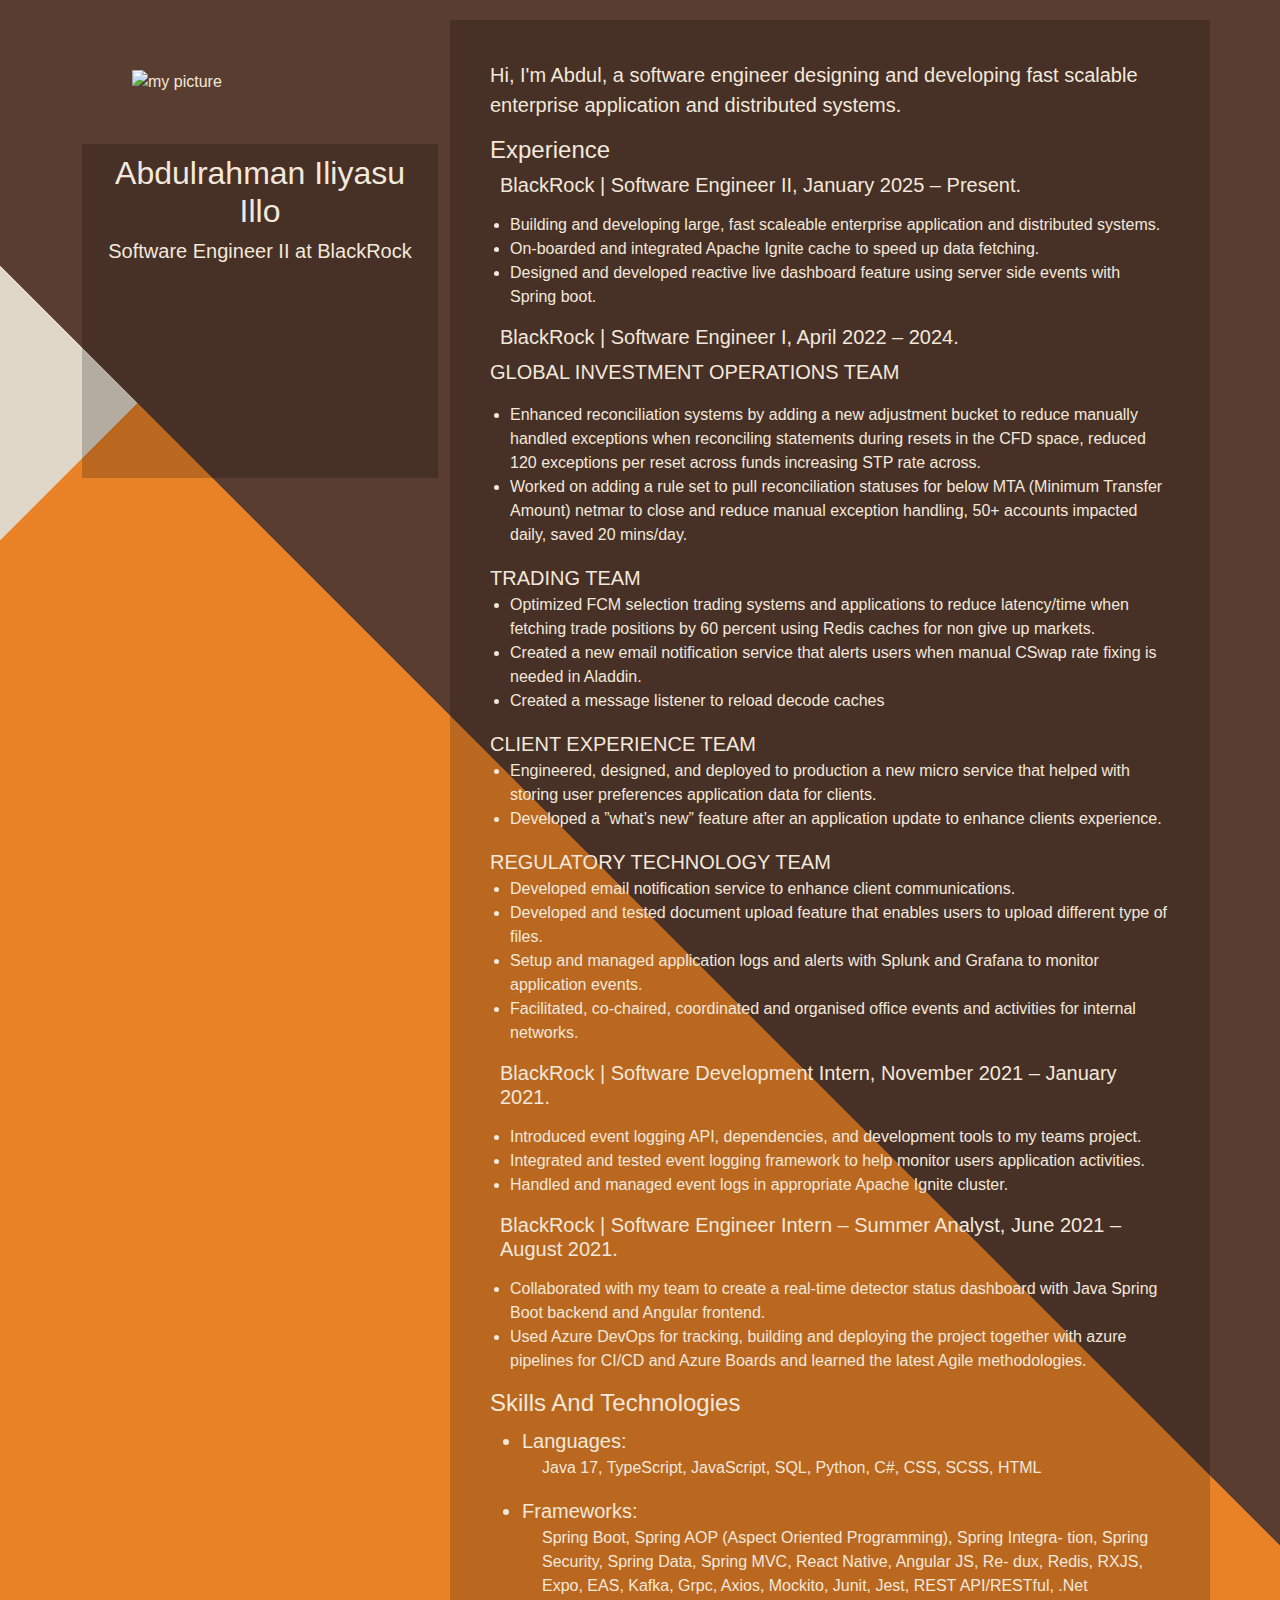
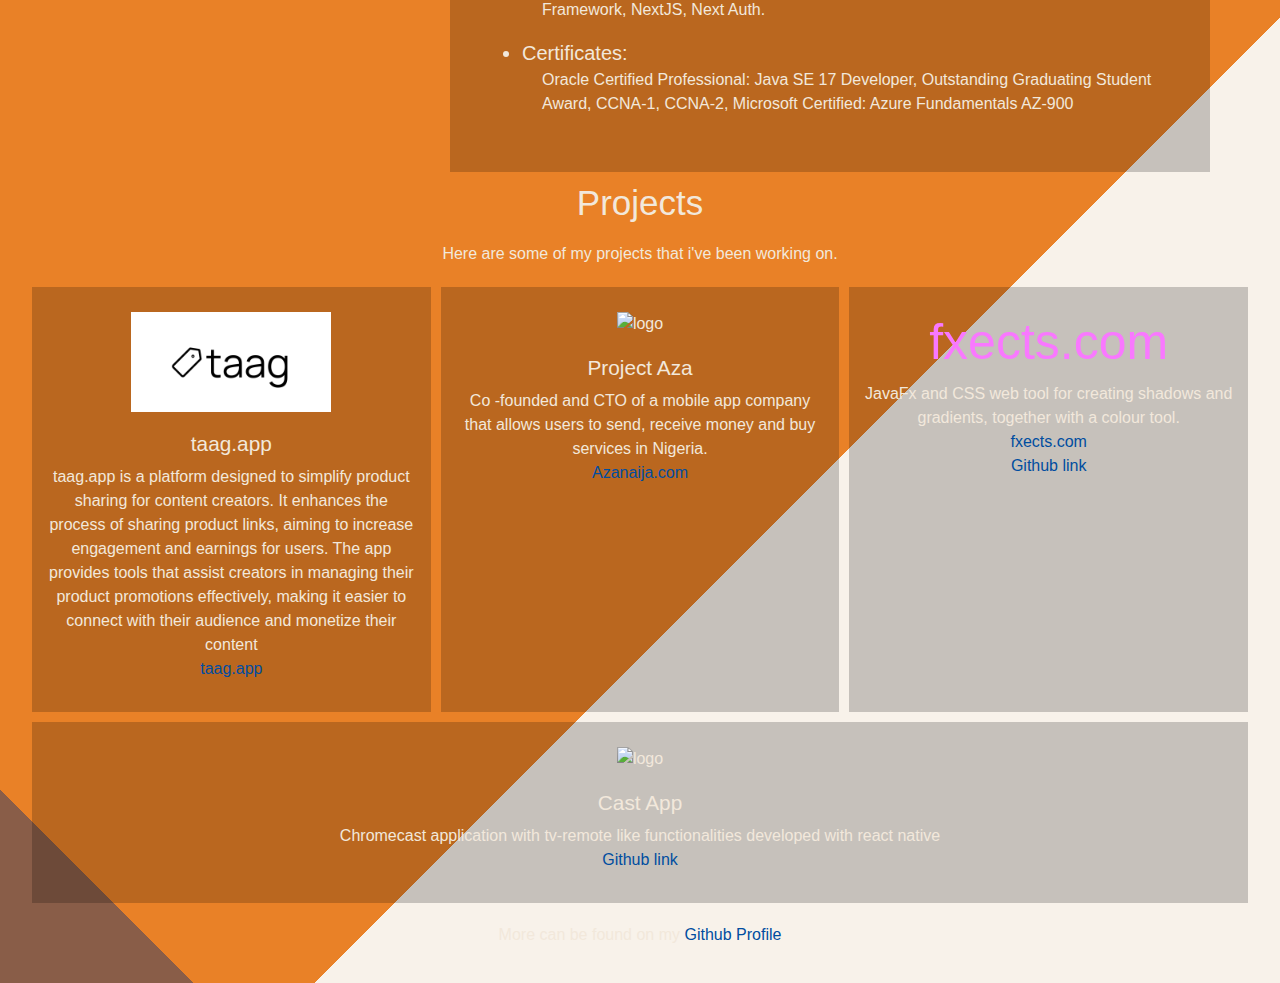
==== commit 7d28ea83: "changing text color" ====
--- a/index.html
+++ b/index.html
@@ -136,7 +136,7 @@
             <div class="col-sm project">
                 <img src="./img/taag-logo.png" class="img-fluid" alt="logo" height="10px" />
                 <h3 class="name">taag.app</h3>
-                <p class="text-black-50 description">
+                <p class="description">
                     taag.app is a platform designed to simplify product sharing for content creators. It enhances the process of sharing product links, aiming to increase engagement and earnings for users. The app provides tools that assist creators in managing their product promotions effectively, making it easier to connect with their audience and monetize their content
                     <br>
                     <a href="https://www.taag.app">taag.app</a>
@@ -145,7 +145,7 @@
             <div class="col-sm project">
                 <img src="./img/aza-logo.png" class="img-fluid" alt="logo" height="10px" />
                 <h3 class="name">Project Aza</h3>
-                <p class="text-black-50 description">
+                <p class="description">
                     Co -founded and CTO of a mobile app company that allows users to send, receive money and buy
                     services in Nigeria.
                     <br>
@@ -154,7 +154,7 @@
             </div>
             <div class="col-sm project">
                 <h3 class="name" style="font-size: 50px; font-weight: 400; margin: 10px; color: #f978ff">fxects.com</h3>
-                <p class="text-black-50 description">
+                <p class="description">
                     JavaFx and CSS web tool for creating shadows and gradients, together with a colour tool.<br>
                     <a href="https://retrx0.github.io/fxects">fxects.com</a><br>
                     <a href="https://github.com/retrx0/fxects">Github link</a>
@@ -163,7 +163,7 @@
             <div class="col-sm project">
                 <img class="img-fluid" src="./img/cast-app-icon.png" alt="logo">
                 <h3 class="name">Cast App</h3>
-                <p class="text-black-50 description">
+                <p class="description">
                     Chromecast application with tv-remote like functionalities developed with react native<br>
                     <a href="https://github.com/retrx0/chromecast-app-react-native">Github link</a>
                 </p>
--- a/css/styles.css
+++ b/css/styles.css
@@ -36,8 +36,8 @@
 }
 
 :root {
-  --accent: #ffffff;
-  --text: #ffffff;
+  --accent: #f2e8db;
+  --text: #f2e8db;
   --link: #004da0;
   --link-hover: #2c8af3;
   --background: #a980bc;
@@ -91,7 +91,7 @@
 }
 
 .description {
-  color: #ffffff !important;
+  color: #f2e8db !important;
 }
 
 .long-shadow {
